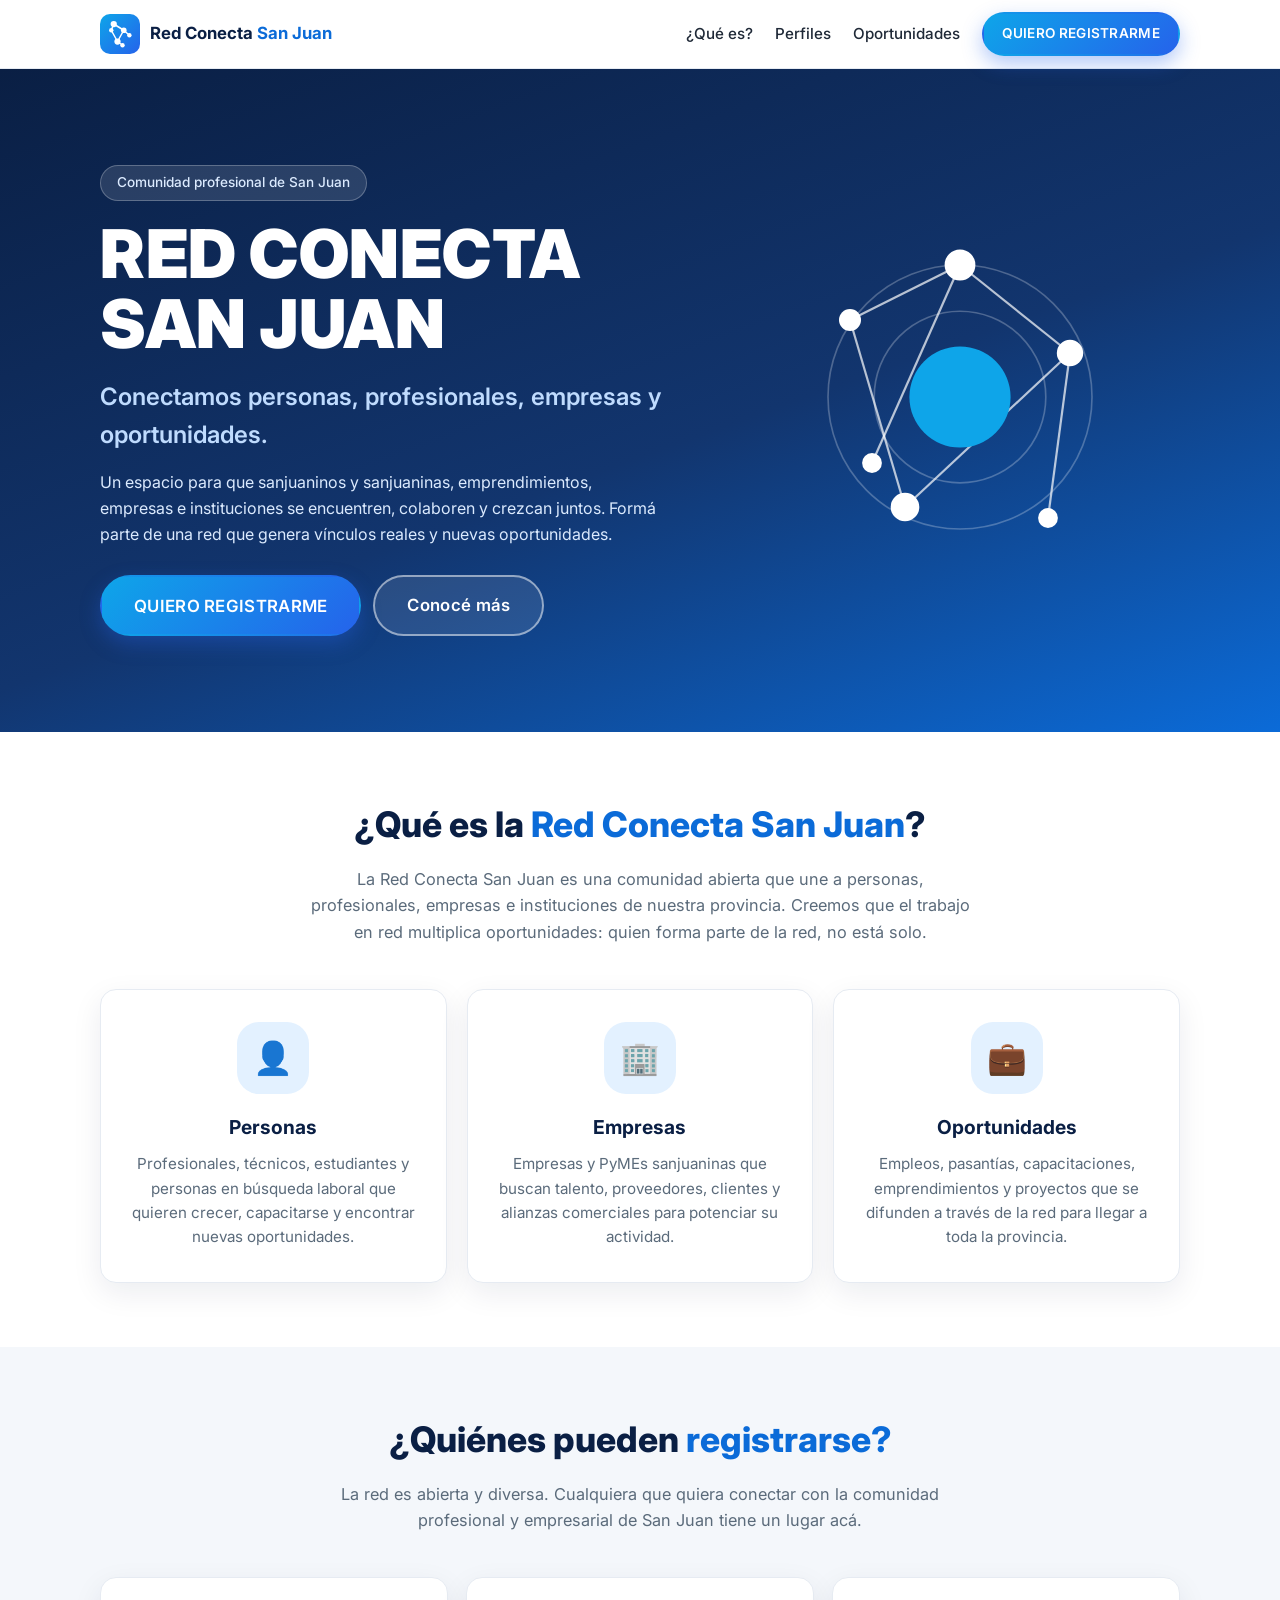
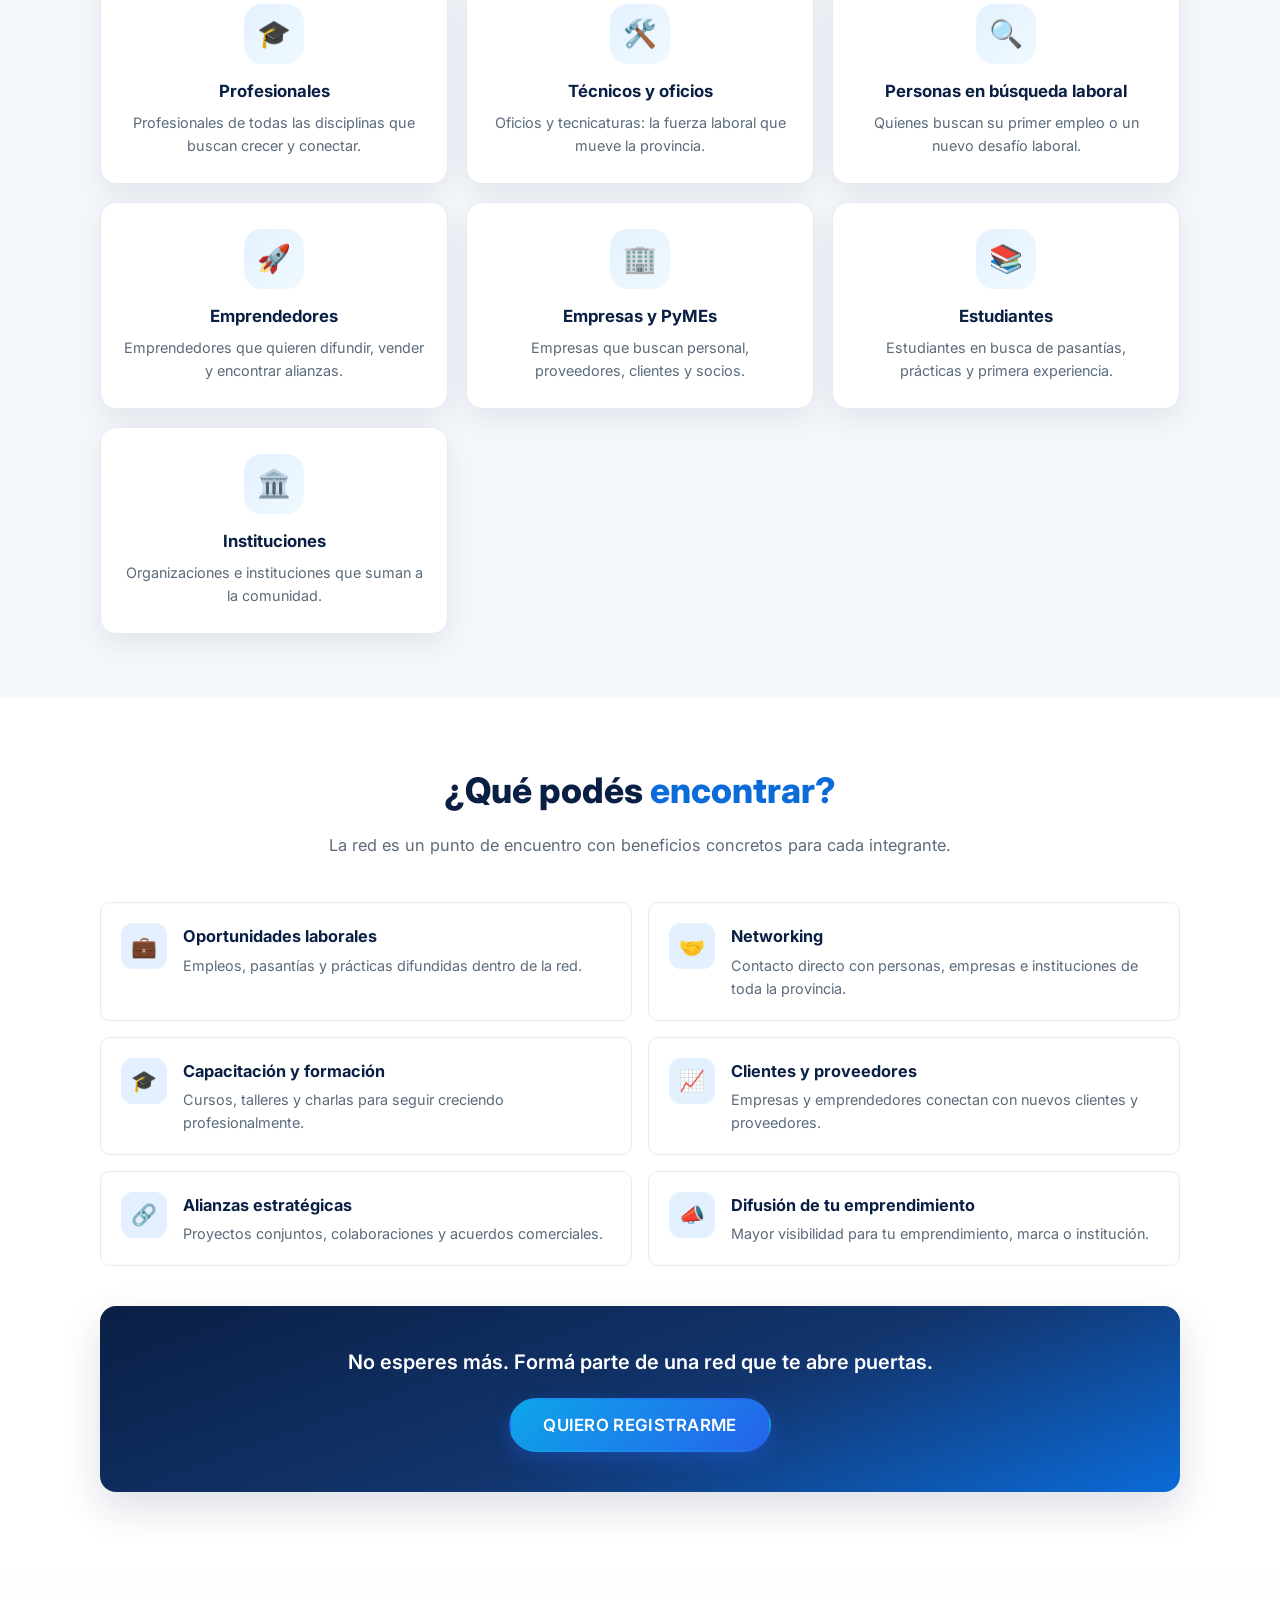
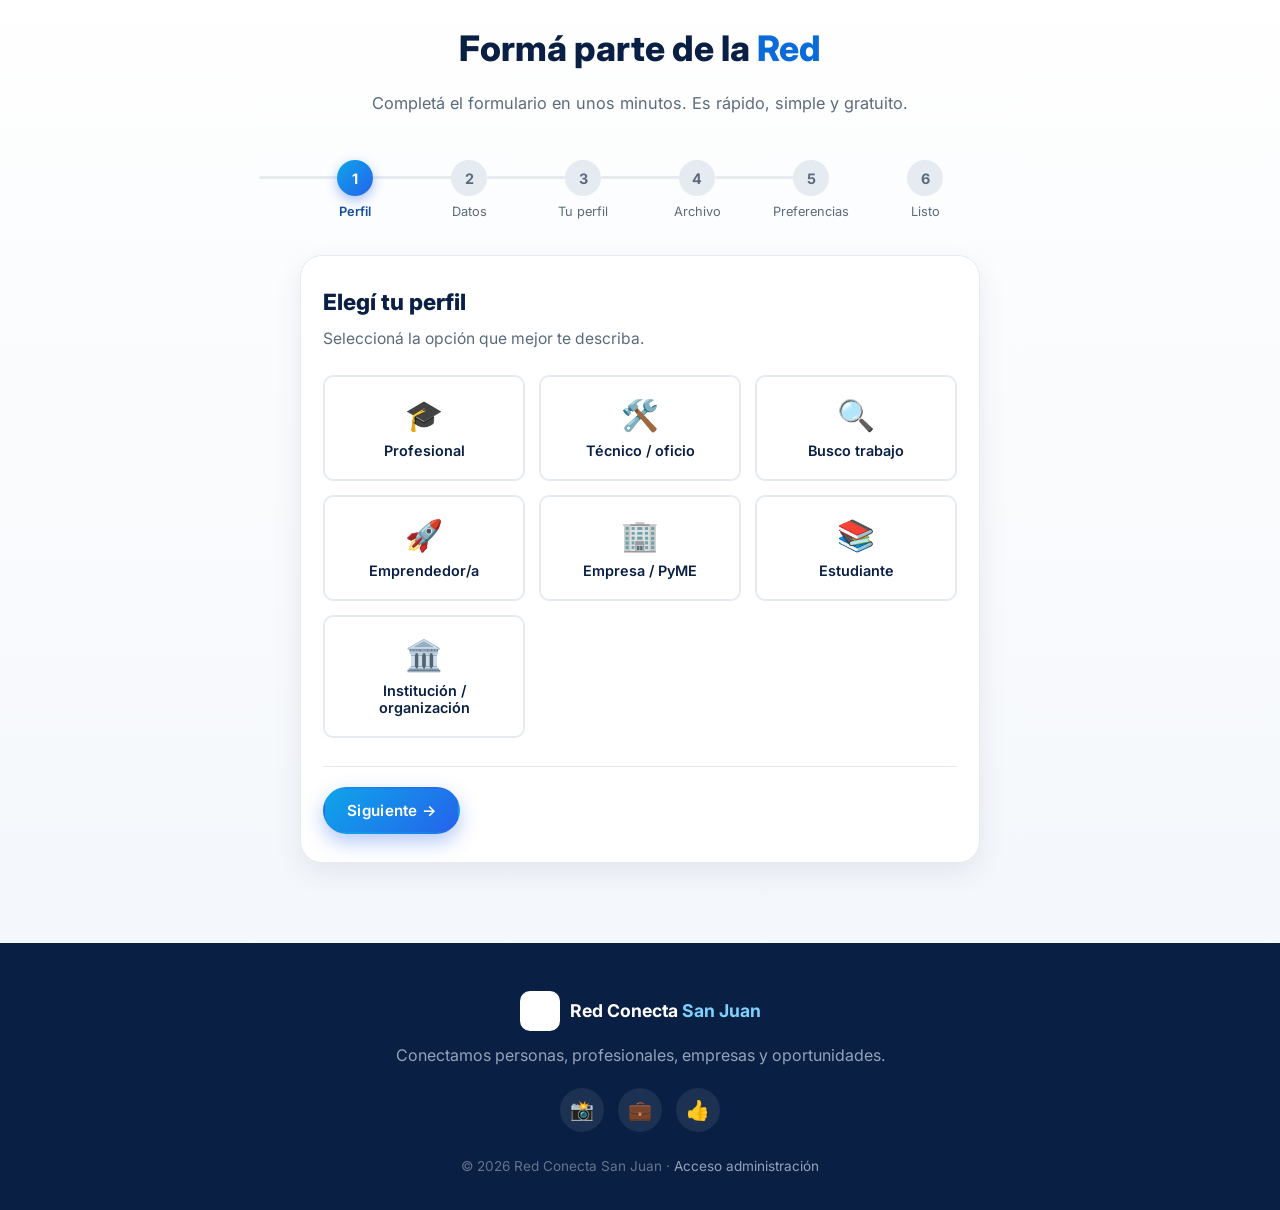
==== index.html @ 94a2de99 "first commit" ====
<!DOCTYPE html>
<html lang="es">
<head>
    <meta charset="UTF-8">
    <meta name="viewport" content="width=device-width, initial-scale=1.0">
    <meta name="description" content="Red Conecta San Juan - Conectamos personas, profesionales, empresas y oportunidades. Formate parte de la red y sumate a nuestra comunidad.">
    <title>Red Conecta San Juan</title>

    <!-- Google Fonts: Inter -->
    <link rel="preconnect" href="https://fonts.googleapis.com">
    <link rel="preconnect" href="https://fonts.gstatic.com" crossorigin>
    <link href="https://fonts.googleapis.com/css2?family=Inter:wght@400;500;600;700;800;900&display=swap" rel="stylesheet">

    <link rel="stylesheet" href="css/estilo.css">
</head>
<body>

    <!-- ==================== ENCABEZADO ==================== -->
    <header class="header">
        <div class="header-inner">
            <a class="header-logo" href="#inicio">
                <img src="assets/imagenes/logo.svg" alt="Logo Red Conecta San Juan" class="logo-img">
                <span class="logo-texto">Red Conecta <strong>San Juan</strong></span>
            </a>

            <nav class="header-nav" aria-label="Navegación principal">
                <a href="#que-es">¿Qué es?</a>
                <a href="#perfiles">Perfiles</a>
                <a href="#oportunidades">Oportunidades</a>
                <a class="btn btn-primario btn-header" href="#registro">QUIERO REGISTRARME</a>
            </nav>

            <button class="nav-toggle" id="nav-toggle" aria-label="Abrir menú">☰</button>
        </div>
    </header>

    <main>

        <!-- ==================== HERO ==================== -->
        <section class="hero" id="inicio">
            <div class="container hero-inner">
                <div class="hero-contenido">
                    <span class="hero-badge">Comunidad profesional de San Juan</span>
                    <h1 class="hero-titulo">RED CONECTA<br>SAN JUAN</h1>
                    <p class="hero-eslogan">Conectamos personas, profesionales, empresas y oportunidades.</p>
                    <p class="hero-texto">
                        Un espacio para que sanjuaninos y sanjuaninas, emprendimientos, empresas e
                        instituciones se encuentren, colaboren y crezcan juntos. Formá parte de una
                        red que genera vínculos reales y nuevas oportunidades.
                    </p>
                    <div class="hero-acciones">
                        <button class="btn btn-primario btn-lg btn-registrar" data-scroll="#registro">
                            QUIERO REGISTRARME
                        </button>
                        <a class="btn btn-secundario btn-lg" data-scroll="#que-es" href="#que-es">Conocé más</a>
                    </div>
                </div>

                <div class="hero-grafico" aria-hidden="true">
                    <!-- SVG decorativo: nodos conectados -->
                    <svg viewBox="0 0 400 380" fill="none" xmlns="http://www.w3.org/2000/svg">
                        <circle cx="200" cy="190" r="120" stroke="rgba(255,255,255,.25)" stroke-width="1.5"/>
                        <circle cx="200" cy="190" r="78" stroke="rgba(255,255,255,.25)" stroke-width="1.5"/>
                        <g stroke="rgba(255,255,255,.7)" stroke-width="2">
                            <line x1="200" y1="70" x2="300" y2="150"/>
                            <line x1="300" y1="150" x2="150" y2="290"/>
                            <line x1="150" y1="290" x2="100" y2="120"/>
                            <line x1="100" y1="120" x2="200" y2="70"/>
                            <line x1="200" y1="70" x2="120" y2="250"/>
                            <line x1="300" y1="150" x2="280" y2="300"/>
                        </g>
                        <g fill="#ffffff">
                            <circle cx="200" cy="70" r="14"/>
                            <circle cx="300" cy="150" r="12"/>
                            <circle cx="150" cy="290" r="13"/>
                            <circle cx="100" cy="120" r="10"/>
                            <circle cx="120" cy="250" r="9"/>
                            <circle cx="280" cy="300" r="9"/>
                        </g>
                        <circle cx="200" cy="190" r="46" fill="#0ea5e9"/>
                        <text x="200" y="199" text-anchor="middle" font-size="28">🤝</text>
                    </svg>
                </div>
            </div>
        </section>

        <!-- ==================== ¿QUÉ ES? ==================== -->
        <section class="seccion" id="que-es">
            <div class="container">
                <h2 class="seccion-titulo">¿Qué es la <span class="resaltado">Red Conecta San Juan</span>?</h2>
                <p class="seccion-intro">
                    La Red Conecta San Juan es una comunidad abierta que une a personas, profesionales,
                    empresas e instituciones de nuestra provincia. Creemos que el trabajo en red multiplica
                    oportunidades: quien forma parte de la red, no está solo.
                </p>

                <div class="grid-bloques">
                    <article class="bloque">
                        <span class="bloque-icono">👤</span>
                        <h3>Personas</h3>
                        <p>
                            Profesionales, técnicos, estudiantes y personas en búsqueda laboral que quieren
                            crecer, capacitarse y encontrar nuevas oportunidades.
                        </p>
                    </article>
                    <article class="bloque">
                        <span class="bloque-icono">🏢</span>
                        <h3>Empresas</h3>
                        <p>
                            Empresas y PyMEs sanjuaninas que buscan talento, proveedores, clientes y
                            alianzas comerciales para potenciar su actividad.
                        </p>
                    </article>
                    <article class="bloque">
                        <span class="bloque-icono">💼</span>
                        <h3>Oportunidades</h3>
                        <p>
                            Empleos, pasantías, capacitaciones, emprendimientos y proyectos que se
                            difunden a través de la red para llegar a toda la provincia.
                        </p>
                    </article>
                </div>
            </div>
        </section>

        <!-- ==================== ¿QUIÉNES PUEDEN REGISTRARSE? ==================== -->
        <section class="seccion seccion-gris" id="perfiles">
            <div class="container">
                <h2 class="seccion-titulo">¿Quiénes pueden <span class="resaltado">registrarse?</span></h2>
                <p class="seccion-intro">
                    La red es abierta y diversa. Cualquiera que quiera conectar con la comunidad
                    profesional y empresarial de San Juan tiene un lugar acá.
                </p>

                <div class="grid-tarjetas">
                    <article class="tarjeta-perfil">
                        <span class="tarjeta-icono">🎓</span>
                        <h3>Profesionales</h3>
                        <p>Profesionales de todas las disciplinas que buscan crecer y conectar.</p>
                    </article>
                    <article class="tarjeta-perfil">
                        <span class="tarjeta-icono">🛠️</span>
                        <h3>Técnicos y oficios</h3>
                        <p>Oficios y tecnicaturas: la fuerza laboral que mueve la provincia.</p>
                    </article>
                    <article class="tarjeta-perfil">
                        <span class="tarjeta-icono">🔍</span>
                        <h3>Personas en búsqueda laboral</h3>
                        <p>Quienes buscan su primer empleo o un nuevo desafío laboral.</p>
                    </article>
                    <article class="tarjeta-perfil">
                        <span class="tarjeta-icono">🚀</span>
                        <h3>Emprendedores</h3>
                        <p>Emprendedores que quieren difundir, vender y encontrar alianzas.</p>
                    </article>
                    <article class="tarjeta-perfil">
                        <span class="tarjeta-icono">🏢</span>
                        <h3>Empresas y PyMEs</h3>
                        <p>Empresas que buscan personal, proveedores, clientes y socios.</p>
                    </article>
                    <article class="tarjeta-perfil">
                        <span class="tarjeta-icono">📚</span>
                        <h3>Estudiantes</h3>
                        <p>Estudiantes en busca de pasantías, prácticas y primera experiencia.</p>
                    </article>
                    <article class="tarjeta-perfil">
                        <span class="tarjeta-icono">🏛️</span>
                        <h3>Instituciones</h3>
                        <p>Organizaciones e instituciones que suman a la comunidad.</p>
                    </article>
                </div>
            </div>
        </section>

        <!-- ==================== ¿QUÉ PODÉS ENCONTRAR? ==================== -->
        <section class="seccion" id="oportunidades">
            <div class="container">
                <h2 class="seccion-titulo">¿Qué podés <span class="resaltado">encontrar?</span></h2>
                <p class="seccion-intro">
                    La red es un punto de encuentro con beneficios concretos para cada integrante.
                </p>

                <div class="lista-oportunidades">
                    <div class="oportunidad">
                        <span class="oportunidad-icono">💼</span>
                        <div>
                            <h3>Oportunidades laborales</h3>
                            <p>Empleos, pasantías y prácticas difundidas dentro de la red.</p>
                        </div>
                    </div>
                    <div class="oportunidad">
                        <span class="oportunidad-icono">🤝</span>
                        <div>
                            <h3>Networking</h3>
                            <p>Contacto directo con personas, empresas e instituciones de toda la provincia.</p>
                        </div>
                    </div>
                    <div class="oportunidad">
                        <span class="oportunidad-icono">🎓</span>
                        <div>
                            <h3>Capacitación y formación</h3>
                            <p>Cursos, talleres y charlas para seguir creciendo profesionalmente.</p>
                        </div>
                    </div>
                    <div class="oportunidad">
                        <span class="oportunidad-icono">📈</span>
                        <div>
                            <h3>Clientes y proveedores</h3>
                            <p>Empresas y emprendedores conectan con nuevos clientes y proveedores.</p>
                        </div>
                    </div>
                    <div class="oportunidad">
                        <span class="oportunidad-icono">🔗</span>
                        <div>
                            <h3>Alianzas estratégicas</h3>
                            <p>Proyectos conjuntos, colaboraciones y acuerdos comerciales.</p>
                        </div>
                    </div>
                    <div class="oportunidad">
                        <span class="oportunidad-icono">📣</span>
                        <div>
                            <h3>Difusión de tu emprendimiento</h3>
                            <p>Mayor visibilidad para tu emprendimiento, marca o institución.</p>
                        </div>
                    </div>
                </div>

                <div class="cta-banner">
                    <p>No esperes más. Formá parte de una red que te abre puertas.</p>
                    <button class="btn btn-primario btn-lg btn-registrar" data-scroll="#registro">
                        QUIERO REGISTRARME
                    </button>
                </div>
            </div>
        </section>

        <!-- ==================== FORMULARIO MULTI-PASO ==================== -->
        <section class="seccion seccion-formulario" id="registro">
            <div class="container container-estrecho">
                <h2 class="seccion-titulo">Formá parte de la <span class="resaltado">Red</span></h2>
                <p class="seccion-intro">
                    Completá el formulario en unos minutos. Es rápido, simple y gratuito.
                </p>

                <!-- Indicador de progreso -->
                <ol class="progreso" id="progreso" aria-label="Progreso del formulario">
                    <li class="progreso-item activo" data-paso="1"><span class="progreso-numero">1</span><span class="progreso-etiqueta">Perfil</span></li>
                    <li class="progreso-item" data-paso="2"><span class="progreso-numero">2</span><span class="progreso-etiqueta">Datos</span></li>
                    <li class="progreso-item" data-paso="3"><span class="progreso-numero">3</span><span class="progreso-etiqueta">Tu perfil</span></li>
                    <li class="progreso-item" data-paso="4"><span class="progreso-numero">4</span><span class="progreso-etiqueta">Archivo</span></li>
                    <li class="progreso-item" data-paso="5"><span class="progreso-numero">5</span><span class="progreso-etiqueta">Preferencias</span></li>
                    <li class="progreso-item" data-paso="6"><span class="progreso-numero">6</span><span class="progreso-etiqueta">Listo</span></li>
                </ol>

                <form id="formulario-red" class="formulario" novalidate>

                    <!-- ============ PASO 1: PERFIL ============ -->
                    <div class="paso" data-paso="1">
                        <h3 class="paso-titulo">Elegí tu perfil</h3>
                        <p class="paso-subtitulo">Seleccioná la opción que mejor te describa.</p>

                        <div class="grid-perfiles" id="grid-perfiles" role="radiogroup" aria-label="Tipo de perfil">
                            <button type="button" class="opcion-perfil" data-valor="profesional">
                                <span class="opcion-icono">🎓</span>
                                <span class="opcion-nombre">Profesional</span>
                            </button>
                            <button type="button" class="opcion-perfil" data-valor="tecnico">
                                <span class="opcion-icono">🛠️</span>
                                <span class="opcion-nombre">Técnico / oficio</span>
                            </button>
                            <button type="button" class="opcion-perfil" data-valor="busco_trabajo">
                                <span class="opcion-icono">🔍</span>
                                <span class="opcion-nombre">Busco trabajo</span>
                            </button>
                            <button type="button" class="opcion-perfil" data-valor="emprendedor">
                                <span class="opcion-icono">🚀</span>
                                <span class="opcion-nombre">Emprendedor/a</span>
                            </button>
                            <button type="button" class="opcion-perfil" data-valor="empresa">
                                <span class="opcion-icono">🏢</span>
                                <span class="opcion-nombre">Empresa / PyME</span>
                            </button>
                            <button type="button" class="opcion-perfil" data-valor="estudiante">
                                <span class="opcion-icono">📚</span>
                                <span class="opcion-nombre">Estudiante</span>
                            </button>
                            <button type="button" class="opcion-perfil" data-valor="institucion">
                                <span class="opcion-icono">🏛️</span>
                                <span class="opcion-nombre">Institución / organización</span>
                            </button>
                        </div>
                        <p class="campo-error-perfil" id="error-perfil" hidden>Seleccioná un perfil para continuar.</p>
                    </div>

                    <!-- ============ PASO 2: DATOS ============ -->
                    <div class="paso" data-paso="2" hidden>
                        <h3 class="paso-titulo">Tus datos</h3>
                        <p class="paso-subtitulo">Estos datos son comunes para todos los perfiles.</p>

                        <div class="campo" id="grupo-nombre">
                            <label for="nombre_apellido">Nombre y apellido *</label>
                            <input type="text" id="nombre_apellido" name="nombre_apellido" placeholder="Ej: Juan Pérez" autocomplete="name">
                            <span class="campo-error">Ingresá tu nombre y apellido</span>
                        </div>

                        <div class="campo" id="grupo-localidad">
                            <label for="localidad">Localidad *</label>
                            <select id="localidad" name="localidad">
                                <option value="">Seleccioná tu localidad</option>
                                <option value="Albardón">Albardón</option>
                                <option value="Angaco">Angaco</option>
                                <option value="Calingasta">Calingasta</option>
                                <option value="Capital">Capital</option>
                                <option value="Caucete">Caucete</option>
                                <option value="Chimbas">Chimbas</option>
                                <option value="Iglesia">Iglesia</option>
                                <option value="Jáchal">Jáchal</option>
                                <option value="Nueve de Julio">Nueve de Julio</option>
                                <option value="Pocito">Pocito</option>
                                <option value="Rawson">Rawson</option>
                                <option value="Rivadavia">Rivadavia</option>
                                <option value="San Martín">San Martín</option>
                                <option value="Santa Lucía">Santa Lucía</option>
                                <option value="Sarmiento">Sarmiento</option>
                                <option value="Ullum">Ullum</option>
                                <option value="Valle Fértil">Valle Fértil</option>
                                <option value="Veinticinco de Mayo">Veinticinco de Mayo</option>
                                <option value="Zonda">Zonda</option>
                                <option value="otra">Otra</option>
                            </select>
                            <input type="text" id="localidad_otra" name="localidad_otra" placeholder="Escribí tu localidad" hidden>
                            <span class="campo-error">Seleccioná o indicá tu localidad</span>
                        </div>

                        <div class="campo" id="grupo-whatsapp">
                            <label for="whatsapp">WhatsApp *</label>
                            <input type="tel" id="whatsapp" name="whatsapp" placeholder="Ej: +54 9 264 4567890" autocomplete="tel">
                            <span class="campo-error">Ingresá un WhatsApp válido (ej: +54 9 264 4567890)</span>
                        </div>

                        <div class="campo" id="grupo-email">
                            <label for="email">Correo electrónico *</label>
                            <input type="email" id="email" name="email" placeholder="ejemplo@correo.com" autocomplete="email">
                            <span class="campo-error">Ingresá un email válido</span>
                        </div>

                        <div class="campo">
                            <label for="red_social">Instagram / LinkedIn <span class="opcional">(opcional)</span></label>
                            <input type="text" id="red_social" name="red_social" placeholder="Ej: @tuusuario o linkedin.com/in/tuperfil">
                        </div>
                    </div>

                    <!-- ============ PASO 3: PERFIL (DINÁMICO) ============ -->
                    <div class="paso" data-paso="3" hidden>
                        <h3 class="paso-titulo">Tu perfil</h3>
                        <p class="paso-subtitulo" id="paso3-subtitulo"></p>
                        <div id="paso3-campos"></div>
                    </div>

                    <!-- ============ PASO 4: ARCHIVO ============ -->
                    <div class="paso" data-paso="4" hidden>
                        <h3 class="paso-titulo">Adjuntar archivo</h3>
                        <p class="paso-subtitulo" id="paso4-subtitulo"></p>

                        <div class="campo" id="grupo-archivo">
                            <label for="archivo" id="zona-archivo" class="zona-archivo">
                                <span class="zona-icono">📎</span>
                                <span class="zona-titulo">Elegí un archivo</span>
                                <span class="zona-hint">PDF, DOC, DOCX, JPG o PNG · Máximo 5 MB</span>
                                <input type="file" id="archivo" name="archivo" accept=".pdf,.doc,.docx,.jpg,.jpeg,.png" hidden>
                            </label>
                            <div id="archivo-info" class="archivo-info" hidden>
                                <span id="archivo-nombre"></span>
                                <button type="button" class="btn-enlace" id="archivo-quitar">Quitar</button>
                            </div>
                            <span class="campo-error">El archivo debe ser PDF, DOC, DOCX, JPG o PNG y pesar menos de 5 MB</span>
                        </div>

                        <p class="nota">📌 Para profesionales y técnicos, recomendamos adjuntar tu <strong>CV</strong>. Para empresas, emprendedores e instituciones, un <strong>flyer o presentación</strong>.</p>
                    </div>

                    <!-- ============ PASO 5: PREFERENCIAS Y AUTORIZACIÓN ============ -->
                    <div class="paso" data-paso="5" hidden>
                        <h3 class="paso-titulo">Preferencias y autorización</h3>

                        <div class="campo" id="grupo-preferencias">
                            <label class="campo-etiqueta">¿Qué te gustaría encontrar en Conecta San Juan?</label>
                            <div class="lista-check">
                                <label class="check"><input type="checkbox" name="preferencias" value="Oportunidades laborales"> <span>Oportunidades laborales</span></label>
                                <label class="check"><input type="checkbox" name="preferencias" value="Networking"> <span>Networking</span></label>
                                <label class="check"><input type="checkbox" name="preferencias" value="Capacitación y formación"> <span>Capacitación y formación</span></label>
                                <label class="check"><input type="checkbox" name="preferencias" value="Clientes"> <span>Clientes</span></label>
                                <label class="check"><input type="checkbox" name="preferencias" value="Alianzas estratégicas"> <span>Alianzas estratégicas</span></label>
                                <label class="check"><input type="checkbox" name="preferencias" value="Difusión de mi emprendimiento"> <span>Difusión de mi emprendimiento</span></label>
                                <label class="check"><input type="checkbox" name="preferencias" value="Otra"> <span>Otra</span></label>
                            </div>
                            <span class="campo-error">Seleccioná al menos una preferencia</span>
                        </div>

                        <div class="campo" id="grupo-autorizaciones">
                            <label class="campo-etiqueta">Autorizaciones *</label>
                            <label class="check check-autorizacion"><input type="checkbox" id="autoriza_datos"> <span>Autorizo el uso de mis datos personales para formar parte de la Red Conecta San Juan.</span></label>
                            <label class="check check-autorizacion"><input type="checkbox" id="autoriza_contacto"> <span>Autorizo que me contacten por los canales indicados (WhatsApp / email / redes) con información de la red.</span></label>
                            <span class="campo-error">Debés aceptar ambas autorizaciones para continuar</span>
                        </div>
                    </div>

                    <!-- ============ PASO 6: ÉXITO ============ -->
                    <div class="paso" data-paso="6" hidden>
                        <div class="exito">
                            <span class="exito-icono">🎉</span>
                            <h3 class="exito-titulo">¡YA SOS PARTE DE LA RED! 🥰</h3>
                            <p class="exito-texto">
                                ¡Gracias por sumarte! Tu registro fue enviado correctamente. Te estaremos
                                contactando a la brevedad con más información sobre la Red Conecta San Juan.
                            </p>
                            <p class="exito-texto">
                                Mientras tanto, seguinos en nuestras redes para no perderte nada.
                            </p>
                            <div class="exito-redes">
                                <a class="btn btn-secundario" href="#" target="_blank" rel="noopener">Instagram</a>
                                <a class="btn btn-secundario" href="#" target="_blank" rel="noopener">LinkedIn</a>
                                <a class="btn btn-secundario" href="#" target="_blank" rel="noopener">Facebook</a>
                            </div>
                        </div>
                    </div>

                    <!-- ============ NAVEGACIÓN DEL FORMULARIO ============ -->
                    <div class="formulario-nav" id="formulario-nav">
                        <button type="button" class="btn btn-secundario" id="btn-anterior" hidden>← Atrás</button>
                        <button type="button" class="btn btn-primario" id="btn-siguiente">Siguiente →</button>
                        <button type="submit" class="btn btn-primario" id="btn-enviar" hidden>Enviar registro</button>
                    </div>

                    <!-- Mensaje de error general (fallo de red / Supabase) -->
                    <div class="formulario-mensaje" id="formulario-mensaje" hidden></div>
                </form>
            </div>
        </section>
    </main>

    <!-- ==================== PIE DE PÁGINA ==================== -->
    <footer class="footer">
        <div class="container footer-inner">
            <div class="footer-logo">
                <img src="assets/imagenes/logo.svg" alt="Logo Red Conecta San Juan" class="logo-img">
                <span>Red Conecta <strong>San Juan</strong></span>
            </div>
            <p class="footer-eslogan">Conectamos personas, profesionales, empresas y oportunidades.</p>
            <div class="footer-redes">
                <a class="footer-red" href="#" target="_blank" rel="noopener" aria-label="Instagram">📸</a>
                <a class="footer-red" href="#" target="_blank" rel="noopener" aria-label="LinkedIn">💼</a>
                <a class="footer-red" href="#" target="_blank" rel="noopener" aria-label="Facebook">👍</a>
            </div>
            <p class="footer-credito">© <span id="anio"></span> Red Conecta San Juan · <a href="admin.html">Acceso administración</a></p>
        </div>
    </footer>

    <!-- Scripts -->
    <script src="js/config.js"></script>
    <script src="js/supabase.js"></script>
    <script src="js/ui-controller.js"></script>
    <script src="js/form-handler.js"></script>
</body>
</html>
---- css/estilo.css ----
/* ============================================================
   RED CONECTA SAN JUAN - ESTILOS GLOBALES
   Paleta: azules, blancos y grises. Tipografía: Inter.
   Mobile first: estilos base para móvil y luego media queries
   para tablet y desktop.
   ============================================================ */

/* ============================================================
   0) VARIABLES Y RESET
   ============================================================ */
:root {
    --azul-900: #0a1f44;
    --azul-800: #12356e;
    --azul-700: #14509c;
    --azul-600: #0b6bd8;
    --azul-500: #1d8cf0;
    --azul-400: #38a9ff;
    --azul-100: #e3f1ff;
    --verde: #10b981;
    --rojo: #e11d48;
    --gris-900: #1f2937;
    --gris-600: #5b6b7b;
    --gris-400: #9aa8b8;
    --gris-200: #e6ebf2;
    --gris-100: #f4f7fb;
    --blanco: #ffffff;
    --gradiente-primario: linear-gradient(135deg, #0ea5e9 0%, #2563eb 100%);
    --gradiente-hero: linear-gradient(160deg, #0a1f44 0%, #12356e 55%, #0b6bd8 100%);
    --sombra: 0 10px 30px rgba(10, 31, 68, 0.08);
    --sombra-hover: 0 16px 40px rgba(10, 31, 68, 0.14);
    --radio: 16px;
    --radio-chico: 10px;
    --max-w: 1120px;
    --max-w-estrecho: 720px;
}

* {
    margin: 0;
    padding: 0;
    box-sizing: border-box;
}

html {
    scroll-behavior: smooth;
}

body {
    font-family: 'Inter', system-ui, -apple-system, 'Segoe UI', Roboto, sans-serif;
    color: var(--gris-900);
    background: var(--blanco);
    line-height: 1.6;
    -webkit-font-smoothing: antialiased;
}

img {
    max-width: 100%;
    display: block;
}

a {
    color: var(--azul-600);
    text-decoration: none;
}

a:hover {
    text-decoration: none;
}

.container {
    width: 100%;
    max-width: var(--max-w);
    margin: 0 auto;
    padding: 0 20px;
}

.container-estrecho {
    max-width: var(--max-w-estrecho);
}

/* ============================================================
   1) BOTONES
   ============================================================ */
.btn {
    display: inline-flex;
    align-items: center;
    justify-content: center;
    gap: 8px;
    padding: 12px 22px;
    border: 2px solid transparent;
    border-radius: 999px;
    font-family: inherit;
    font-size: 0.95rem;
    font-weight: 600;
    letter-spacing: 0.3px;
    cursor: pointer;
    transition: transform 0.15s ease, box-shadow 0.2s ease, background 0.2s ease, color 0.2s ease;
    text-align: center;
}

.btn:active {
    transform: scale(0.98);
}

.btn:disabled {
    opacity: 0.6;
    cursor: not-allowed;
}

.btn-primario {
    background: var(--gradiente-primario);
    color: var(--blanco);
    box-shadow: 0 8px 20px rgba(37, 99, 235, 0.35);
}

.btn-primario:hover {
    box-shadow: 0 12px 26px rgba(37, 99, 235, 0.45);
    transform: translateY(-1px);
}

.btn-secundario {
    background: var(--blanco);
    color: var(--azul-700);
    border-color: var(--azul-400);
}

.btn-secundario:hover {
    background: var(--azul-100);
    transform: translateY(-1px);
}

.btn-lg {
    padding: 15px 32px;
    font-size: 1.05rem;
}

.btn-sm {
    padding: 8px 16px;
    font-size: 0.85rem;
}

.btn-danger {
    background: var(--blanco);
    color: var(--rojo);
    border-color: #fecdd3;
}

.btn-danger:hover {
    background: #fff1f2;
}

.btn-enlace {
    background: none;
    border: none;
    color: var(--azul-600);
    font-family: inherit;
    font-size: 0.9rem;
    font-weight: 600;
    cursor: pointer;
    padding: 2px 0;
}

.btn-enlace:hover {
    text-decoration: underline;
}

.btn-block {
    width: 100%;
}

/* Botón con spinner durante el envío */
.btn-loading {
    pointer-events: none;
    opacity: 0.8;
}

.btn-loading .spinner {
    display: inline-block;
}

.spinner {
    display: none;
    width: 16px;
    height: 16px;
    border: 2px solid rgba(255, 255, 255, 0.4);
    border-top-color: #fff;
    border-radius: 50%;
    animation: girar 0.7s linear infinite;
}

.spinner-oscuro {
    border: 2px solid rgba(11, 107, 216, 0.25);
    border-top-color: var(--azul-600);
}

@keyframes girar {
    to { transform: rotate(360deg); }
}

/* ============================================================
   2) ENCABEZADO
   ============================================================ */
.header {
    position: sticky;
    top: 0;
    z-index: 100;
    background: rgba(255, 255, 255, 0.95);
    backdrop-filter: blur(8px);
    border-bottom: 1px solid var(--gris-200);
}

.header-inner {
    max-width: var(--max-w);
    margin: 0 auto;
    padding: 12px 20px;
    display: flex;
    align-items: center;
    justify-content: space-between;
    gap: 16px;
}

.header-logo {
    display: flex;
    align-items: center;
    gap: 10px;
}

.logo-img {
    width: 40px;
    height: 40px;
}

.logo-texto {
    font-size: 1.05rem;
    font-weight: 700;
    color: var(--azul-900);
    white-space: nowrap;
}

.logo-texto strong {
    color: var(--azul-600);
}

.header-nav {
    display: none;
    align-items: center;
    gap: 22px;
}

.header-nav > a:not(.btn) {
    color: var(--gris-900);
    font-weight: 500;
    font-size: 0.95rem;
}

.header-nav > a:not(.btn):hover {
    color: var(--azul-600);
}

.btn-header {
    padding: 9px 18px;
    font-size: 0.85rem;
}

.nav-toggle {
    display: inline-flex;
    align-items: center;
    justify-content: center;
    width: 42px;
    height: 42px;
    background: none;
    border: 1px solid var(--gris-200);
    border-radius: 10px;
    font-size: 1.3rem;
    color: var(--azul-900);
    cursor: pointer;
}

@media (min-width: 900px) {
    .header-nav {
        display: flex;
    }
    .nav-toggle {
        display: none;
    }
}

/* Menú móvil desplegado (se activa por JS) */
.header-nav.abierto {
    display: flex;
    flex-direction: column;
    align-items: stretch;
    gap: 10px;
    position: absolute;
    top: 100%;
    left: 0;
    right: 0;
    background: var(--blanco);
    border-bottom: 1px solid var(--gris-200);
    box-shadow: var(--sombra);
    padding: 16px 20px;
}

/* ============================================================
   3) HERO
   ============================================================ */
.hero {
    background: var(--gradiente-hero);
    color: var(--blanco);
    padding: 64px 0 72px;
    position: relative;
    overflow: hidden;
}

.hero-inner {
    display: flex;
    flex-direction: column;
    gap: 48px;
    align-items: center;
}

.hero-badge {
    display: inline-block;
    background: rgba(255, 255, 255, 0.12);
    border: 1px solid rgba(255, 255, 255, 0.25);
    color: #dbeafe;
    padding: 6px 16px;
    border-radius: 999px;
    font-size: 0.85rem;
    font-weight: 500;
    margin-bottom: 18px;
}

.hero-titulo {
    font-size: clamp(2.4rem, 8vw, 4.2rem);
    font-weight: 900;
    line-height: 1.05;
    letter-spacing: 0.5px;
    margin-bottom: 18px;
}

.hero-eslogan {
    font-size: clamp(1.1rem, 3vw, 1.5rem);
    font-weight: 600;
    color: #bfdbfe;
    margin-bottom: 16px;
}

.hero-texto {
    max-width: 560px;
    color: #dbeafe;
    margin-bottom: 28px;
    font-size: 1rem;
}

.hero-acciones {
    display: flex;
    flex-wrap: wrap;
    gap: 12px;
}

.hero .btn-secundario {
    background: rgba(255, 255, 255, 0.1);
    color: var(--blanco);
    border-color: rgba(255, 255, 255, 0.5);
}

.hero .btn-secundario:hover {
    background: rgba(255, 255, 255, 0.2);
}

.hero-grafico {
    max-width: 340px;
    width: 100%;
}

.hero-grafico svg {
    width: 100%;
    height: auto;
}

@media (min-width: 900px) {
    .hero {
        padding: 96px 0;
    }
    .hero-inner {
        flex-direction: row;
        justify-content: space-between;
        gap: 40px;
    }
    .hero-grafico {
        max-width: 440px;
    }
}

/* ============================================================
   4) SECCIONES GENÉRICAS
   ============================================================ */
.seccion {
    padding: 64px 0;
}

.seccion-gris {
    background: var(--gris-100);
}

.seccion-formulario {
    background: linear-gradient(180deg, var(--blanco) 0%, var(--gris-100) 100%);
    padding-bottom: 80px;
}

.seccion-titulo {
    font-size: clamp(1.6rem, 4vw, 2.2rem);
    font-weight: 800;
    color: var(--azul-900);
    text-align: center;
    margin-bottom: 14px;
}

.resaltado {
    color: var(--azul-600);
}

.seccion-intro {
    text-align: center;
    color: var(--gris-600);
    max-width: 680px;
    margin: 0 auto 44px;
    font-size: 1.02rem;
}

/* ============================================================
   5) BLOQUES "¿QUÉ ES?"
   ============================================================ */
.grid-bloques {
    display: grid;
    grid-template-columns: 1fr;
    gap: 20px;
}

.bloque {
    background: var(--blanco);
    border: 1px solid var(--gris-200);
    border-radius: var(--radio);
    padding: 32px 28px;
    box-shadow: var(--sombra);
    text-align: center;
    transition: transform 0.2s ease, box-shadow 0.2s ease;
}

.bloque:hover {
    transform: translateY(-4px);
    box-shadow: var(--sombra-hover);
}

.bloque-icono {
    display: inline-flex;
    align-items: center;
    justify-content: center;
    width: 72px;
    height: 72px;
    border-radius: 22px;
    background: var(--azul-100);
    font-size: 2rem;
    margin-bottom: 18px;
}

.bloque h3 {
    color: var(--azul-900);
    font-size: 1.2rem;
    margin-bottom: 10px;
}

.bloque p {
    color: var(--gris-600);
    font-size: 0.95rem;
}

@media (min-width: 700px) {
    .grid-bloques {
        grid-template-columns: repeat(3, 1fr);
    }
}

/* ============================================================
   6) TARJETAS DE PERFIL "¿QUIÉNES PUEDEN REGISTRARSE?"
   ============================================================ */
.grid-tarjetas {
    display: grid;
    grid-template-columns: 1fr;
    gap: 18px;
}

.tarjeta-perfil {
    background: var(--blanco);
    border: 1px solid var(--gris-200);
    border-radius: var(--radio);
    padding: 26px 22px;
    text-align: center;
    box-shadow: var(--sombra);
    transition: transform 0.2s ease, box-shadow 0.2s ease;
}

.tarjeta-perfil:hover {
    transform: translateY(-4px);
    box-shadow: var(--sombra-hover);
}

.tarjeta-icono {
    display: inline-flex;
    align-items: center;
    justify-content: center;
    width: 60px;
    height: 60px;
    border-radius: 18px;
    background: linear-gradient(135deg, var(--azul-100), #f0f9ff);
    font-size: 1.7rem;
    margin-bottom: 14px;
}

.tarjeta-perfil h3 {
    color: var(--azul-900);
    font-size: 1.05rem;
    margin-bottom: 6px;
}

.tarjeta-perfil p {
    color: var(--gris-600);
    font-size: 0.9rem;
}

@media (min-width: 560px) {
    .grid-tarjetas {
        grid-template-columns: repeat(2, 1fr);
    }
}

@media (min-width: 900px) {
    .grid-tarjetas {
        grid-template-columns: repeat(3, 1fr);
    }
}

/* ============================================================
   7) LISTA DE OPORTUNIDADES
   ============================================================ */
.lista-oportunidades {
    display: grid;
    grid-template-columns: 1fr;
    gap: 16px;
}

.oportunidad {
    display: flex;
    align-items: flex-start;
    gap: 16px;
    background: var(--blanco);
    border: 1px solid var(--gris-200);
    border-radius: var(--radio-chico);
    padding: 20px;
    transition: border-color 0.2s ease, box-shadow 0.2s ease;
}

.oportunidad:hover {
    border-color: var(--azul-400);
    box-shadow: var(--sombra);
}

.oportunidad-icono {
    flex-shrink: 0;
    display: inline-flex;
    align-items: center;
    justify-content: center;
    width: 46px;
    height: 46px;
    border-radius: 12px;
    background: var(--azul-100);
    font-size: 1.3rem;
}

.oportunidad h3 {
    color: var(--azul-900);
    font-size: 1.02rem;
    margin-bottom: 4px;
}

.oportunidad p {
    color: var(--gris-600);
    font-size: 0.9rem;
}

@media (min-width: 700px) {
    .lista-oportunidades {
        grid-template-columns: repeat(2, 1fr);
    }
}

/* ============================================================
   8) BANNER CTA
   ============================================================ */
.cta-banner {
    margin-top: 40px;
    text-align: center;
    background: var(--gradiente-hero);
    color: var(--blanco);
    border-radius: var(--radio);
    padding: 40px 24px;
    box-shadow: var(--sombra-hover);
}

.cta-banner p {
    font-size: 1.25rem;
    font-weight: 600;
    margin-bottom: 20px;
}

/* ============================================================
   9) FORMULARIO MULTI-PASO
   ============================================================ */
.formulario {
    background: var(--blanco);
    border: 1px solid var(--gris-200);
    border-radius: 22px;
    box-shadow: var(--sombra);
    padding: 28px 22px;
}

/* --- Indicador de progreso --- */
.progreso {
    list-style: none;
    display: flex;
    justify-content: space-between;
    gap: 4px;
    margin: 0 0 32px;
    padding: 0;
}

.progreso-item {
    display: flex;
    flex-direction: column;
    align-items: center;
    gap: 6px;
    flex: 1;
    position: relative;
}

.progreso-item:not(:last-child)::after {
    content: '';
    position: absolute;
    top: 16px;
    right: calc(50% + 14px);
    left: calc(-50% + 14px);
    height: 3px;
    background: var(--gris-200);
    border-radius: 2px;
    z-index: 0;
}

.progreso-numero {
    position: relative;
    z-index: 1;
    display: inline-flex;
    align-items: center;
    justify-content: center;
    width: 32px;
    height: 32px;
    border-radius: 50%;
    background: var(--gris-200);
    color: var(--gris-600);
    font-weight: 700;
    font-size: 0.9rem;
    transition: background 0.3s ease, color 0.3s ease;
}

.progreso-etiqueta {
    font-size: 0.7rem;
    color: var(--gris-600);
    text-align: center;
    white-space: nowrap;
}

.progreso-item.activo .progreso-numero {
    background: var(--gradiente-primario);
    color: var(--blanco);
    box-shadow: 0 4px 12px rgba(37, 99, 235, 0.4);
}

.progreso-item.activo .progreso-etiqueta {
    color: var(--azul-700);
    font-weight: 600;
}

.progreso-item.completado .progreso-numero {
    background: var(--verde);
    color: var(--blanco);
}

.progreso-item.completado:not(:last-child)::after {
    background: var(--verde);
}

@media (min-width: 700px) {
    .progreso-etiqueta {
        font-size: 0.8rem;
    }
    .progreso-numero {
        width: 36px;
        height: 36px;
    }
}

/* --- Pasos --- */
.paso-titulo {
    font-size: 1.4rem;
    font-weight: 800;
    color: var(--azul-900);
    margin-bottom: 6px;
}

.paso-subtitulo {
    color: var(--gris-600);
    margin-bottom: 24px;
    font-size: 0.98rem;
}

/* Transición de pasos */
.paso {
    animation: aparecer 0.35s ease;
}

@keyframes aparecer {
    from {
        opacity: 0;
        transform: translateX(24px);
    }
    to {
        opacity: 1;
        transform: translateX(0);
    }
}

/* --- Selección de perfil (paso 1) --- */
.grid-perfiles {
    display: grid;
    grid-template-columns: 1fr 1fr;
    gap: 14px;
}

.opcion-perfil {
    display: flex;
    flex-direction: column;
    align-items: center;
    gap: 8px;
    padding: 20px 12px;
    background: var(--blanco);
    border: 2px solid var(--gris-200);
    border-radius: var(--radio-chico);
    font-family: inherit;
    cursor: pointer;
    text-align: center;
    transition: border-color 0.2s ease, background 0.2s ease, box-shadow 0.2s ease, transform 0.15s ease;
}

.opcion-perfil:hover {
    border-color: var(--azul-400);
    transform: translateY(-2px);
}

.opcion-perfil.seleccionada {
    border-color: var(--azul-600);
    background: var(--azul-100);
    box-shadow: 0 0 0 3px rgba(29, 140, 240, 0.18);
}

.opcion-icono {
    font-size: 1.9rem;
}

.opcion-nombre {
    font-weight: 600;
    font-size: 0.9rem;
    color: var(--azul-900);
}

@media (min-width: 700px) {
    .grid-perfiles {
        grid-template-columns: repeat(3, 1fr);
    }
}

/* --- Campos de formulario --- */
.campo {
    margin-bottom: 20px;
}

.campo label {
    display: block;
    font-weight: 600;
    color: var(--azul-900);
    margin-bottom: 6px;
    font-size: 0.95rem;
}

.campo-etiqueta {
    display: block;
    font-weight: 600;
    color: var(--azul-900);
    margin-bottom: 10px;
    font-size: 0.98rem;
}

.opcional {
    font-weight: 400;
    color: var(--gris-400);
    font-size: 0.85rem;
}

.campo input[type="text"],
.campo input[type="email"],
.campo input[type="tel"],
.campo select,
.campo textarea {
    width: 100%;
    padding: 12px 14px;
    border: 2px solid var(--gris-200);
    border-radius: var(--radio-chico);
    font-family: inherit;
    font-size: 0.98rem;
    color: var(--gris-900);
    background: var(--blanco);
    transition: border-color 0.2s ease, box-shadow 0.2s ease;
}

.campo input:focus,
.campo select:focus,
.campo textarea:focus {
    outline: none;
    border-color: var(--azul-500);
    box-shadow: 0 0 0 3px rgba(29, 140, 240, 0.15);
}

.campo select {
    appearance: auto;
}

.campo.invalido input,
.campo.invalido select {
    border-color: var(--rojo);
}

.campo-error {
    display: none;
    color: var(--rojo);
    font-size: 0.85rem;
    font-weight: 500;
    margin-top: 6px;
}

.campo.invalido .campo-error {
    display: block;
}

.campo-error-perfil {
    color: var(--rojo);
    font-size: 0.88rem;
    font-weight: 500;
    margin-top: 14px;
}

/* --- Checkboxes --- */
.lista-check {
    display: grid;
    grid-template-columns: 1fr;
    gap: 8px;
}

/* Opciones tipo radio (experiencia, etc.) */
.grupo-opciones {
    display: grid;
    grid-template-columns: 1fr;
    gap: 8px;
}

.radio-opcion {
    display: flex;
    align-items: center;
    gap: 10px;
    padding: 12px 14px;
    border: 1px solid var(--gris-200);
    border-radius: var(--radio-chico);
    cursor: pointer;
    transition: background 0.15s ease, border-color 0.15s ease;
}

.radio-opcion:hover {
    background: var(--gris-100);
}

.radio-opcion input[type="radio"] {
    width: 18px;
    height: 18px;
    margin-top: 0;
    accent-color: var(--azul-600);
    flex-shrink: 0;
    cursor: pointer;
}

.radio-opcion span {
    font-size: 0.95rem;
    color: var(--gris-900);
}

@media (min-width: 700px) {
    .grupo-opciones {
        grid-template-columns: repeat(2, 1fr);
    }
}

.check {
    display: flex;
    align-items: flex-start;
    gap: 10px;
    padding: 12px 14px;
    border: 1px solid var(--gris-200);
    border-radius: var(--radio-chico);
    cursor: pointer;
    transition: background 0.15s ease, border-color 0.15s ease;
}

.check:hover {
    background: var(--gris-100);
}

.check input[type="checkbox"] {
    width: 18px;
    height: 18px;
    margin-top: 3px;
    accent-color: var(--azul-600);
    flex-shrink: 0;
    cursor: pointer;
}

.check span {
    font-size: 0.95rem;
    color: var(--gris-900);
}

.check-autorizacion span {
    font-size: 0.9rem;
    color: var(--gris-600);
}

@media (min-width: 700px) {
    .lista-check {
        grid-template-columns: repeat(2, 1fr);
    }
    .check-autorizacion {
        grid-column: span 2;
    }
}

/* --- Zona de archivo (paso 4) --- */
.zona-archivo {
    display: flex;
    flex-direction: column;
    align-items: center;
    gap: 8px;
    text-align: center;
    padding: 36px 20px;
    border: 2px dashed var(--gris-400);
    border-radius: var(--radio);
    background: var(--gris-100);
    cursor: pointer;
    transition: border-color 0.2s ease, background 0.2s ease;
}

.zona-archivo:hover {
    border-color: var(--azul-500);
    background: var(--azul-100);
}

.zona-archivo.dragging {
    border-color: var(--azul-600);
    background: var(--azul-100);
}

.zona-icono {
    font-size: 2.2rem;
}

.zona-titulo {
    font-weight: 700;
    color: var(--azul-700);
}

.zona-hint {
    font-size: 0.85rem;
    color: var(--gris-600);
}

.archivo-info {
    display: flex;
    align-items: center;
    gap: 12px;
    padding: 12px 16px;
    background: var(--azul-100);
    border: 1px solid var(--azul-400);
    border-radius: var(--radio-chico);
    font-weight: 600;
    color: var(--azul-800);
    margin-top: 12px;
}

.nota {
    font-size: 0.9rem;
    color: var(--gris-600);
    background: var(--gris-100);
    border-left: 4px solid var(--azul-500);
    padding: 12px 16px;
    border-radius: 0 var(--radio-chico) var(--radio-chico) 0;
}

/* --- Éxito (paso 6) --- */
.exito {
    text-align: center;
    padding: 24px 8px;
}

.exito-icono {
    font-size: 3.4rem;
    display: inline-block;
    animation: latido 1.4s ease infinite;
}

@keyframes latido {
    0%, 100% { transform: scale(1); }
    50% { transform: scale(1.12); }
}

.exito-titulo {
    font-size: clamp(1.6rem, 4vw, 2.2rem);
    font-weight: 900;
    color: var(--azul-900);
    margin: 16px 0 14px;
}

.exito-texto {
    color: var(--gris-600);
    max-width: 520px;
    margin: 0 auto 12px;
}

.exito-redes {
    display: flex;
    flex-wrap: wrap;
    justify-content: center;
    gap: 12px;
    margin-top: 22px;
}

/* --- Navegación del formulario --- */
.formulario-nav {
    display: flex;
    justify-content: space-between;
    gap: 12px;
    margin-top: 28px;
    padding-top: 20px;
    border-top: 1px solid var(--gris-200);
}

.formulario-mensaje {
    margin-top: 16px;
    padding: 12px 16px;
    border-radius: var(--radio-chico);
    font-weight: 500;
    font-size: 0.95rem;
}

.formulario-mensaje.error {
    background: #fff1f2;
    color: var(--rojo);
    border: 1px solid #fecdd3;
}

.formulario-mensaje.exito {
    background: #ecfdf5;
    color: #047857;
    border: 1px solid #a7f3d0;
}

/* ============================================================
   10) PIE DE PÁGINA
   ============================================================ */
.footer {
    background: var(--azul-900);
    color: #cbd5e1;
    padding: 48px 0 32px;
    text-align: center;
}

.footer-logo {
    display: inline-flex;
    align-items: center;
    gap: 10px;
    color: var(--blanco);
    font-weight: 700;
    font-size: 1.1rem;
    margin-bottom: 12px;
}

.footer-logo strong {
    color: #7dd3fc;
}

.footer-logo .logo-img {
    filter: brightness(0) invert(1);
}

.footer-eslogan {
    color: #94a3b8;
    margin-bottom: 20px;
}

.footer-redes {
    display: flex;
    justify-content: center;
    gap: 14px;
    margin-bottom: 24px;
}

.footer-red {
    display: inline-flex;
    align-items: center;
    justify-content: center;
    width: 44px;
    height: 44px;
    border-radius: 50%;
    background: rgba(255, 255, 255, 0.08);
    font-size: 1.2rem;
    color: var(--blanco);
    transition: background 0.2s ease, transform 0.2s ease;
}

.footer-red:hover {
    background: var(--azul-500);
    transform: translateY(-2px);
}

.footer-credito {
    font-size: 0.85rem;
    color: #64748b;
}

.footer-credito a {
    color: #94a3b8;
}

.footer-credito a:hover {
    color: var(--blanco);
}

/* ============================================================
   11) ADMIN - PÁNEL DE REGISTROS
   ============================================================ */
.auth-panel {
    max-width: 440px;
    margin: 40px auto;
    background: var(--blanco);
    border: 1px solid var(--gris-200);
    border-radius: 22px;
    box-shadow: var(--sombra);
    padding: 32px 28px;
}

.auth-panel h2 {
    color: var(--azul-900);
    font-size: 1.5rem;
    font-weight: 800;
    margin-bottom: 6px;
    text-align: center;
}

.auth-subtitulo {
    color: var(--gris-600);
    text-align: center;
    margin-bottom: 22px;
    font-size: 0.95rem;
}

.mensaje {
    display: none;
    padding: 12px 16px;
    border-radius: var(--radio-chico);
    font-weight: 500;
    font-size: 0.93rem;
    margin-bottom: 16px;
}

.mensaje.visible {
    display: block;
}

.mensaje-error {
    background: #fff1f2;
    color: var(--rojo);
    border: 1px solid #fecdd3;
}

.mensaje-exito {
    background: #ecfdf5;
    color: #047857;
    border: 1px solid #a7f3d0;
}

.mensaje-info {
    background: var(--azul-100);
    color: var(--azul-800);
    border: 1px solid var(--azul-400);
}

.admin-header {
    display: flex;
    flex-wrap: wrap;
    align-items: center;
    justify-content: space-between;
    gap: 12px;
    margin-bottom: 20px;
}

.admin-titulo {
    font-size: 1.3rem;
    font-weight: 800;
    color: var(--azul-900);
}

.table-wrap {
    overflow-x: auto;
    background: var(--blanco);
    border: 1px solid var(--gris-200);
    border-radius: var(--radio);
    box-shadow: var(--sombra);
}

.tabla-admin {
    width: 100%;
    border-collapse: collapse;
    min-width: 760px;
    font-size: 0.9rem;
}

.tabla-admin th,
.tabla-admin td {
    padding: 12px 14px;
    text-align: left;
    border-bottom: 1px solid var(--gris-200);
    vertical-align: top;
}

.tabla-admin th {
    background: var(--gris-100);
    color: var(--azul-800);
    font-weight: 700;
    font-size: 0.82rem;
    text-transform: uppercase;
    letter-spacing: 0.4px;
    white-space: nowrap;
}

.tabla-admin tr:last-child td {
    border-bottom: none;
}

.tabla-admin tr:hover td {
    background: var(--gris-100);
}

.badge {
    display: inline-block;
    padding: 3px 10px;
    border-radius: 999px;
    font-size: 0.78rem;
    font-weight: 600;
    white-space: nowrap;
}

.badge-perfil {
    background: var(--azul-100);
    color: var(--azul-800);
}

.badge-nuevo {
    background: #ecfdf5;
    color: #047857;
}

.celda-descripcion {
    max-width: 260px;
    font-size: 0.85rem;
    color: var(--gris-600);
}

.acciones-cell {
    white-space: nowrap;
}

.empty-state {
    text-align: center;
    padding: 48px 20px;
    color: var(--gris-600);
}

.empty-state .empty-icono {
    font-size: 2.6rem;
    display: block;
    margin-bottom: 12px;
}

.header-usuario-nombre {
    font-weight: 600;
    color: var(--azul-900);
    margin-right: 12px;
}

#admin-panel {
    padding: 40px 0 64px;
}

/* ============================================================
   12) UTILIDADES
   ============================================================ */
[hidden] {
    display: none !important;
}

/* Ajuste de scroll para anclas bajo header sticky */
#registro {
    scroll-margin-top: 80px;
}
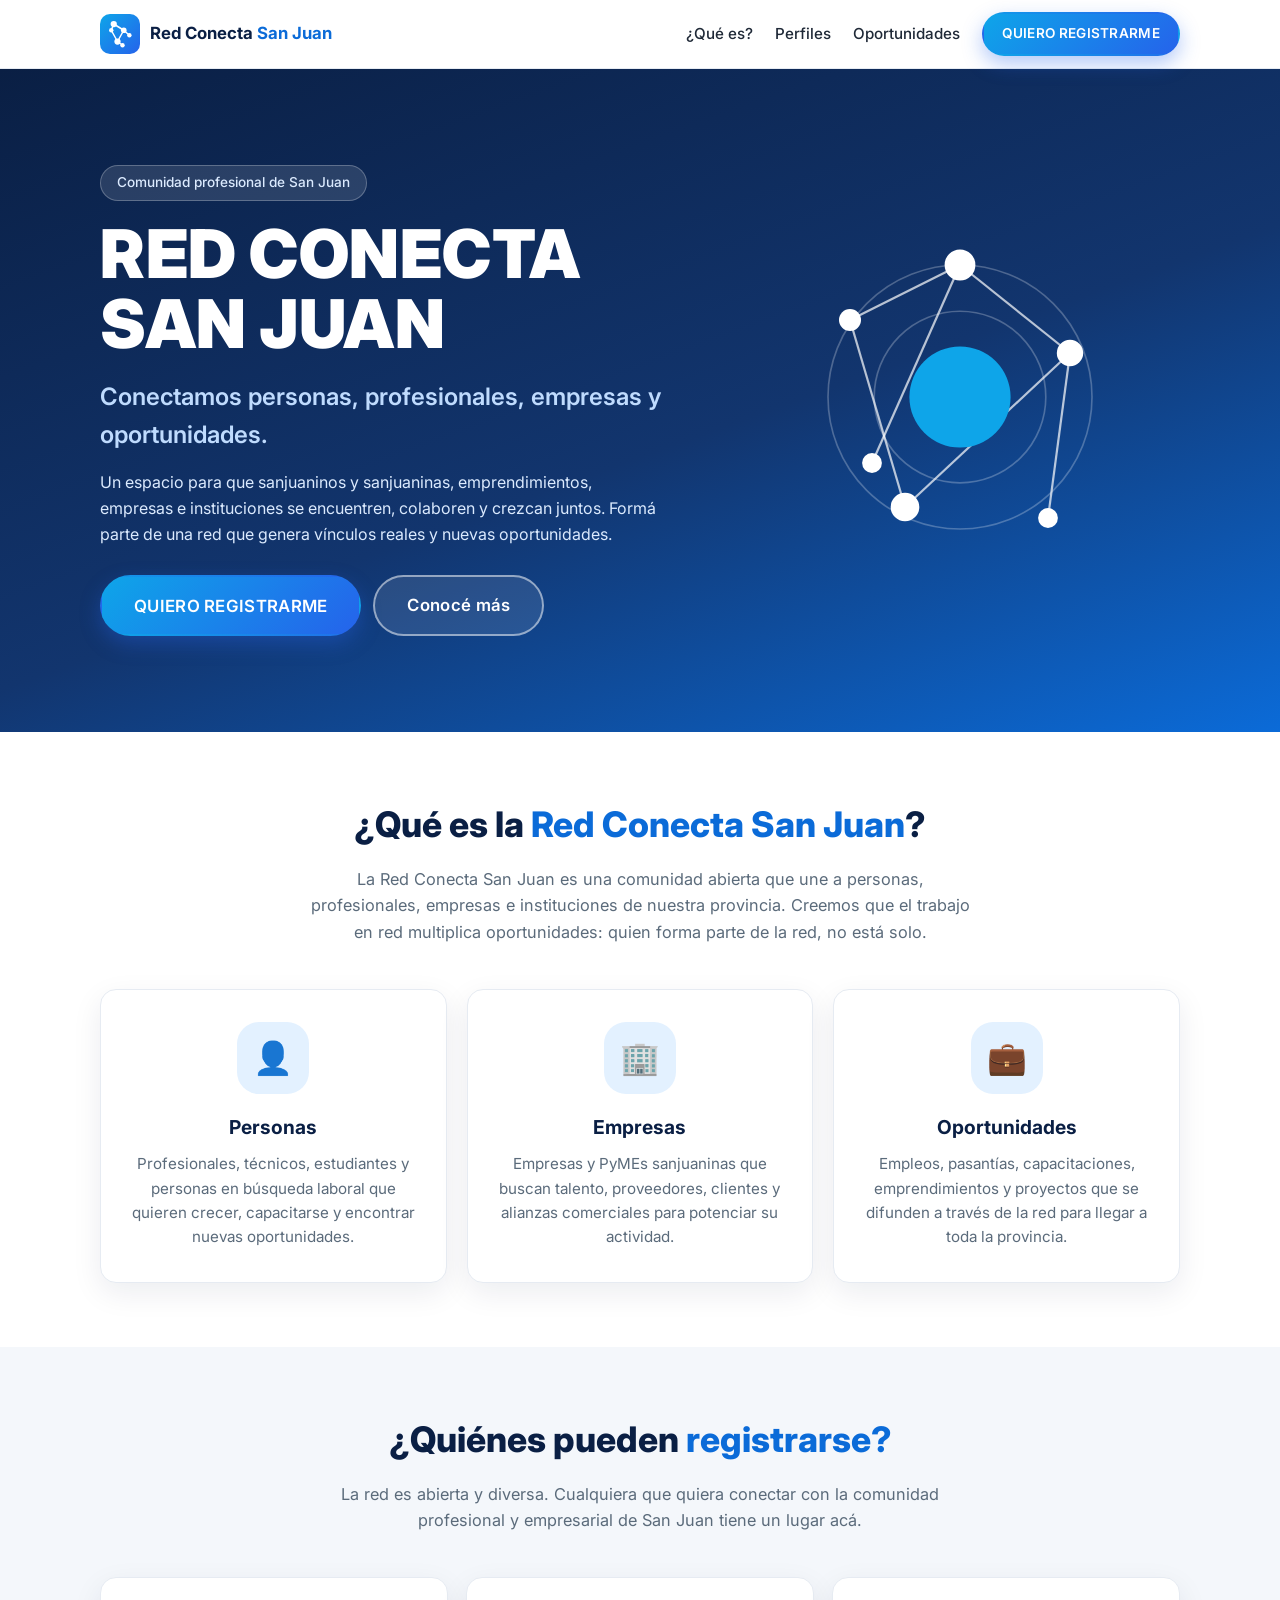
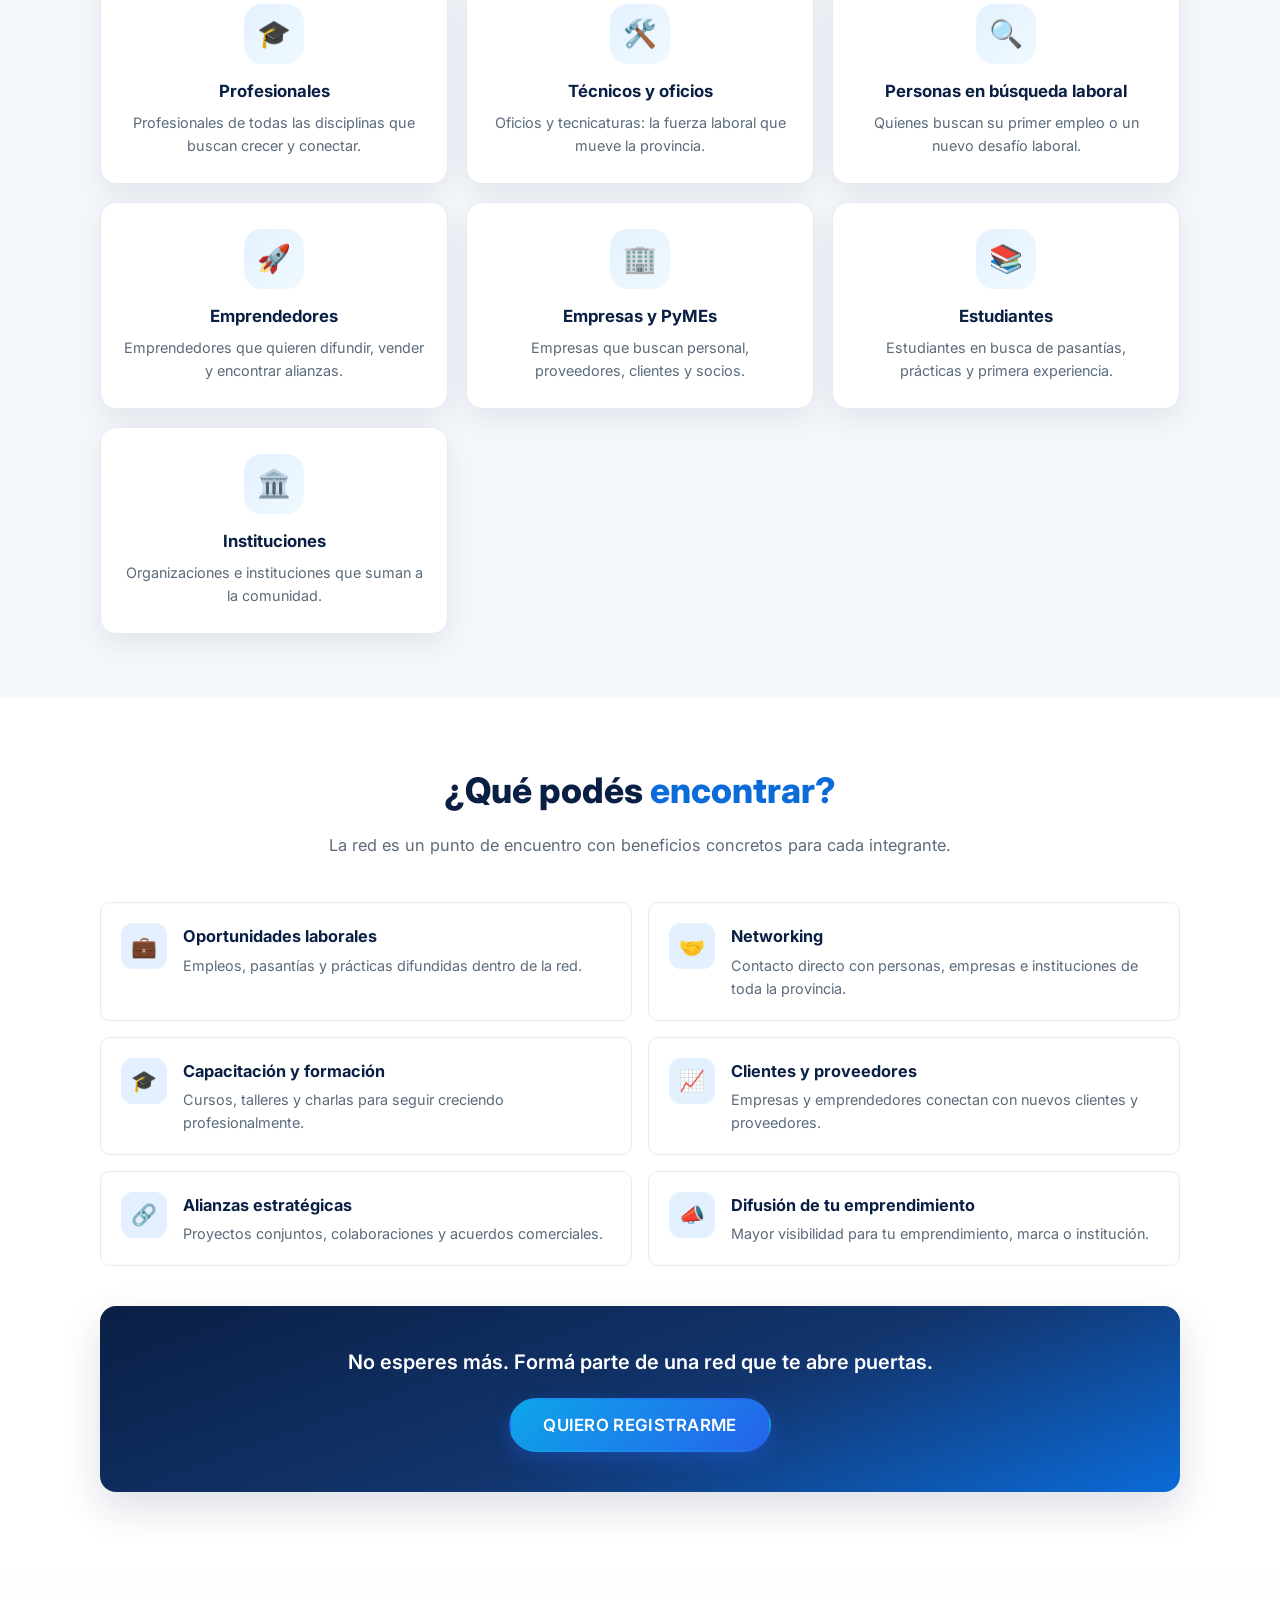
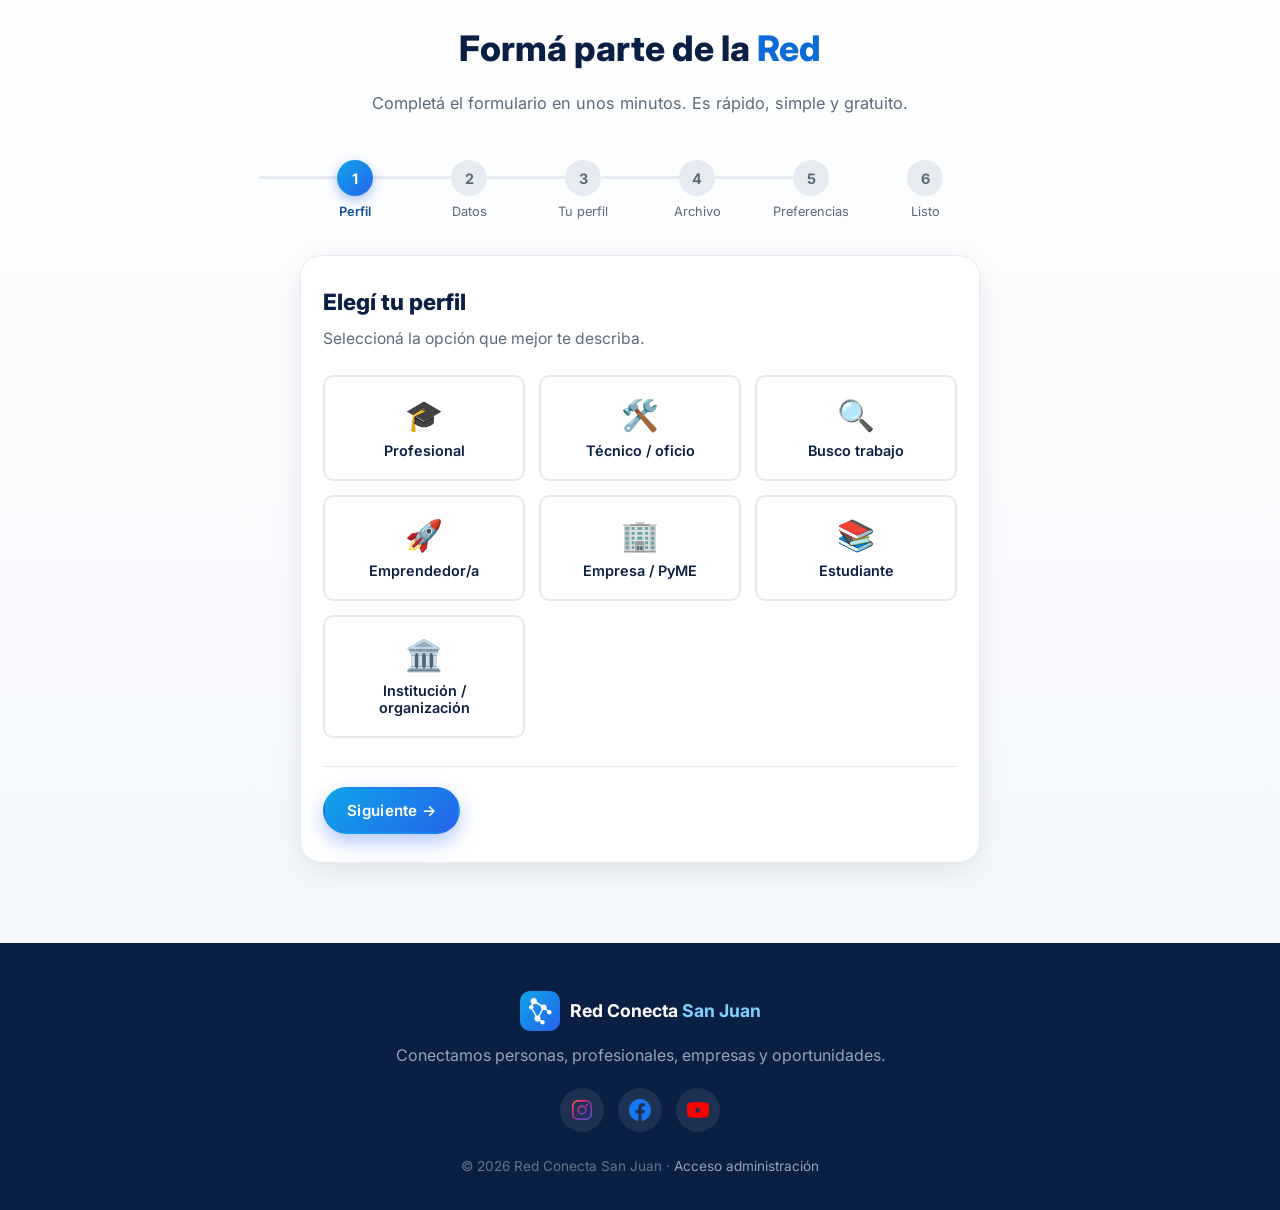
==== commit d2564bf4: "Actualizo panel admin: filtros, modal detalle, descarga TXT y logos de redes" ====
--- a/index.html
+++ b/index.html
@@ -5,6 +5,7 @@
     <meta name="viewport" content="width=device-width, initial-scale=1.0">
     <meta name="description" content="Red Conecta San Juan - Conectamos personas, profesionales, empresas y oportunidades. Formate parte de la red y sumate a nuestra comunidad.">
     <title>Red Conecta San Juan</title>
+    <link rel="icon" type="image/svg+xml" href="assets/imagenes/logo.svg">
 
     <!-- Google Fonts: Inter -->
     <link rel="preconnect" href="https://fonts.googleapis.com">
@@ -418,9 +419,34 @@
                                 Mientras tanto, seguinos en nuestras redes para no perderte nada.
                             </p>
                             <div class="exito-redes">
-                                <a class="btn btn-secundario" href="#" target="_blank" rel="noopener">Instagram</a>
-                                <a class="btn btn-secundario" href="#" target="_blank" rel="noopener">LinkedIn</a>
-                                <a class="btn btn-secundario" href="#" target="_blank" rel="noopener">Facebook</a>
+                                <a class="btn btn-secundario" href="https://www.instagram.com/conectasj?igsh=MW10bTd6ZzM4MGJoYQ==" target="_blank" rel="noopener">
+                                    <svg class="icono-red" viewBox="0 0 24 24" xmlns="http://www.w3.org/2000/svg" aria-hidden="true">
+                                        <defs>
+                                            <linearGradient id="igGradExito" x1="0" y1="0" x2="24" y2="24" gradientUnits="userSpaceOnUse">
+                                                <stop stop-color="#F58529"/>
+                                                <stop offset="30%" stop-color="#DD2A7B"/>
+                                                <stop offset="60%" stop-color="#8134AF"/>
+                                                <stop offset="100%" stop-color="#515BD4"/>
+                                            </linearGradient>
+                                        </defs>
+                                        <rect x="2" y="2" width="20" height="20" rx="5.5" fill="none" stroke="url(#igGradExito)" stroke-width="1.8"/>
+                                        <circle cx="12" cy="12" r="4.2" fill="none" stroke="url(#igGradExito)" stroke-width="1.8"/>
+                                        <circle cx="17.2" cy="6.8" r="1.3" fill="url(#igGradExito)"/>
+                                    </svg>
+                                    Instagram
+                                </a>
+                                <a class="btn btn-secundario" href="https://www.facebook.com/share/1DfpVVdEUu/" target="_blank" rel="noopener">
+                                    <svg class="icono-red" viewBox="0 0 24 24" xmlns="http://www.w3.org/2000/svg" fill="#1877F2" aria-hidden="true">
+                                        <path d="M24 12.073C24 5.405 18.627 0 12 0S0 5.405 0 12.073C0 18.1 4.388 23.094 10.125 24v-8.437H7.078v-3.49h3.047v-2.66c0-3.026 1.792-4.697 4.533-4.697 1.313 0 2.686.235 2.686.235v2.971H15.83c-1.491 0-1.956.93-1.956 1.886v2.265h3.328l-.532 3.49h-2.796V24C19.612 23.094 24 18.1 24 12.073z"/>
+                                    </svg>
+                                    Facebook
+                                </a>
+                                <a class="btn btn-secundario" href="https://youtube.com/@conectasanjuan?si=jt7PzYbHiluZPdm-" target="_blank" rel="noopener">
+                                    <svg class="icono-red" viewBox="0 0 24 24" xmlns="http://www.w3.org/2000/svg" fill="#FF0000" aria-hidden="true">
+                                        <path d="M23.498 6.186a3.016 3.016 0 0 0-2.122-2.136C19.505 3.545 12 3.545 12 3.545s-7.505 0-9.377.505A3.017 3.017 0 0 0 .502 6.186C0 8.07 0 12 0 12s0 3.93.502 5.814a3.016 3.016 0 0 0 2.122 2.136c1.871.505 9.376.505 9.376.505s7.505 0 9.377-.505a3.015 3.015 0 0 0 2.122-2.136C24 15.93 24 12 24 12s0-3.93-.502-5.814zM9.545 15.568V8.432L15.818 12l-6.273 3.568z"/>
+                                    </svg>
+                                    YouTube
+                                </a>
                             </div>
                         </div>
                     </div>
@@ -448,9 +474,31 @@
             </div>
             <p class="footer-eslogan">Conectamos personas, profesionales, empresas y oportunidades.</p>
             <div class="footer-redes">
-                <a class="footer-red" href="#" target="_blank" rel="noopener" aria-label="Instagram">📸</a>
-                <a class="footer-red" href="#" target="_blank" rel="noopener" aria-label="LinkedIn">💼</a>
-                <a class="footer-red" href="#" target="_blank" rel="noopener" aria-label="Facebook">👍</a>
+                <a class="footer-red" href="https://www.instagram.com/conectasj?igsh=MW10bTd6ZzM4MGJoYQ==" target="_blank" rel="noopener" aria-label="Instagram">
+                    <svg viewBox="0 0 24 24" xmlns="http://www.w3.org/2000/svg" aria-hidden="true">
+                        <defs>
+                            <linearGradient id="igGradFooter" x1="0" y1="0" x2="24" y2="24" gradientUnits="userSpaceOnUse">
+                                <stop stop-color="#F58529"/>
+                                <stop offset="30%" stop-color="#DD2A7B"/>
+                                <stop offset="60%" stop-color="#8134AF"/>
+                                <stop offset="100%" stop-color="#515BD4"/>
+                            </linearGradient>
+                        </defs>
+                        <rect x="2" y="2" width="20" height="20" rx="5.5" fill="none" stroke="url(#igGradFooter)" stroke-width="1.8"/>
+                        <circle cx="12" cy="12" r="4.2" fill="none" stroke="url(#igGradFooter)" stroke-width="1.8"/>
+                        <circle cx="17.2" cy="6.8" r="1.3" fill="url(#igGradFooter)"/>
+                    </svg>
+                </a>
+                <a class="footer-red" href="https://www.facebook.com/share/1DfpVVdEUu/" target="_blank" rel="noopener" aria-label="Facebook">
+                    <svg viewBox="0 0 24 24" xmlns="http://www.w3.org/2000/svg" fill="#1877F2" aria-hidden="true">
+                        <path d="M24 12.073C24 5.405 18.627 0 12 0S0 5.405 0 12.073C0 18.1 4.388 23.094 10.125 24v-8.437H7.078v-3.49h3.047v-2.66c0-3.026 1.792-4.697 4.533-4.697 1.313 0 2.686.235 2.686.235v2.971H15.83c-1.491 0-1.956.93-1.956 1.886v2.265h3.328l-.532 3.49h-2.796V24C19.612 23.094 24 18.1 24 12.073z"/>
+                    </svg>
+                </a>
+                <a class="footer-red" href="https://youtube.com/@conectasanjuan?si=jt7PzYbHiluZPdm-" target="_blank" rel="noopener" aria-label="YouTube">
+                    <svg viewBox="0 0 24 24" xmlns="http://www.w3.org/2000/svg" fill="#FF0000" aria-hidden="true">
+                        <path d="M23.498 6.186a3.016 3.016 0 0 0-2.122-2.136C19.505 3.545 12 3.545 12 3.545s-7.505 0-9.377.505A3.017 3.017 0 0 0 .502 6.186C0 8.07 0 12 0 12s0 3.93.502 5.814a3.016 3.016 0 0 0 2.122 2.136c1.871.505 9.376.505 9.376.505s7.505 0 9.377-.505a3.015 3.015 0 0 0 2.122-2.136C24 15.93 24 12 24 12s0-3.93-.502-5.814zM9.545 15.568V8.432L15.818 12l-6.273 3.568z"/>
+                    </svg>
+                </a>
             </div>
             <p class="footer-credito">© <span id="anio"></span> Red Conecta San Juan · <a href="admin.html">Acceso administración</a></p>
         </div>
--- a/css/estilo.css
+++ b/css/estilo.css
@@ -1057,6 +1057,12 @@
     margin-top: 22px;
 }
 
+.exito-redes .btn svg {
+    width: 18px;
+    height: 18px;
+    flex-shrink: 0;
+}
+
 /* --- Navegación del formulario --- */
 .formulario-nav {
     display: flex;
@@ -1111,10 +1117,6 @@
     color: #7dd3fc;
 }
 
-.footer-logo .logo-img {
-    filter: brightness(0) invert(1);
-}
-
 .footer-eslogan {
     color: #94a3b8;
     margin-bottom: 20px;
@@ -1143,6 +1145,11 @@
 .footer-red:hover {
     background: var(--azul-500);
     transform: translateY(-2px);
+}
+
+.footer-red svg {
+    width: 22px;
+    height: 22px;
 }
 
 .footer-credito {
@@ -1226,51 +1233,238 @@
     margin-bottom: 20px;
 }
 
+/* Panel admin: contenedor a ancho completo de la pantalla */
+.admin-body .container,
+.admin-body .header-inner {
+    max-width: none;
+}
+
 .admin-titulo {
     font-size: 1.3rem;
     font-weight: 800;
     color: var(--azul-900);
 }
 
+/* Barra de búsqueda y filtros */
+.admin-filtros {
+    display: flex;
+    flex-wrap: wrap;
+    align-items: center;
+    gap: 10px;
+    margin-bottom: 16px;
+}
+
+.filtro-busqueda {
+    flex: 1 1 280px;
+    min-width: 0;
+}
+
+.filtro-busqueda input {
+    width: 100%;
+    padding: 11px 14px;
+    border: 1.5px solid var(--gris-200);
+    border-radius: var(--radio-chico);
+    font-family: inherit;
+    font-size: 0.9rem;
+    color: var(--gris-900);
+    background: var(--blanco);
+    transition: border-color 0.2s ease, box-shadow 0.2s ease;
+}
+
+.filtro-busqueda input:focus {
+    outline: none;
+    border-color: var(--azul-400);
+    box-shadow: 0 0 0 3px rgba(56, 169, 255, 0.2);
+}
+
+#filtro-perfil {
+    padding: 10px 12px;
+    border: 1.5px solid var(--gris-200);
+    border-radius: var(--radio-chico);
+    font-family: inherit;
+    font-size: 0.9rem;
+    color: var(--gris-900);
+    background: var(--blanco);
+    cursor: pointer;
+}
+
+.contador-resultados {
+    font-size: 0.85rem;
+    font-weight: 600;
+    color: var(--gris-600);
+    margin-left: auto;
+    white-space: nowrap;
+}
+
+/* Tabla de registros: por defecto (móvil) cada fila es una tarjeta apilada */
 .table-wrap {
-    overflow-x: auto;
+    background: transparent;
+    border: none;
+    box-shadow: none;
+}
+
+.tabla-admin {
+    width: 100%;
+    border-collapse: collapse;
+    font-size: 0.9rem;
+}
+
+.tabla-admin,
+.tabla-admin tbody,
+.tabla-admin tr,
+.tabla-admin td {
+    display: block;
+}
+
+.tabla-admin thead {
+    display: none;
+}
+
+.tabla-admin tr {
     background: var(--blanco);
     border: 1px solid var(--gris-200);
     border-radius: var(--radio);
     box-shadow: var(--sombra);
-}
-
-.tabla-admin {
-    width: 100%;
-    border-collapse: collapse;
-    min-width: 760px;
-    font-size: 0.9rem;
-}
-
-.tabla-admin th,
+    margin-bottom: 16px;
+    padding: 6px 0;
+}
+
 .tabla-admin td {
-    padding: 12px 14px;
-    text-align: left;
+    padding: 10px 18px;
     border-bottom: 1px solid var(--gris-200);
     vertical-align: top;
 }
 
-.tabla-admin th {
-    background: var(--gris-100);
+.tabla-admin tr:last-child td {
+    border-bottom: none;
+}
+
+.tabla-admin td::before {
+    content: attr(data-label);
+    display: block;
+    font-size: 0.7rem;
+    font-weight: 700;
     color: var(--azul-800);
-    font-weight: 700;
-    font-size: 0.82rem;
     text-transform: uppercase;
     letter-spacing: 0.4px;
-    white-space: nowrap;
-}
-
-.tabla-admin tr:last-child td {
-    border-bottom: none;
-}
-
-.tabla-admin tr:hover td {
-    background: var(--gris-100);
+    margin-bottom: 4px;
+}
+
+.tabla-admin td:not([data-label])::before {
+    display: none;
+}
+
+/* Botones de acción por fila */
+.acciones {
+    display: flex;
+    flex-direction: column;
+    gap: 8px;
+}
+
+.acciones .btn {
+    width: 100%;
+}
+
+/* Escritorio: la tabla con más aire */
+@media (min-width: 900px) {
+    .table-wrap {
+        overflow: hidden;
+        background: var(--blanco);
+        border: 1px solid var(--gris-200);
+        border-radius: var(--radio);
+        box-shadow: var(--sombra);
+    }
+
+    .tabla-admin {
+        display: table;
+        table-layout: fixed;
+        width: 100%;
+        min-width: 0;
+    }
+
+    .tabla-admin thead {
+        display: table-header-group;
+    }
+
+    .tabla-admin tbody {
+        display: table-row-group;
+    }
+
+    .tabla-admin tr {
+        display: table-row;
+        margin-bottom: 0;
+        padding: 0;
+        border: none;
+        border-radius: 0;
+        box-shadow: none;
+    }
+
+    .tabla-admin th,
+    .tabla-admin td {
+        display: table-cell;
+        padding: 14px 12px;
+        text-align: left;
+        border-bottom: 1px solid var(--gris-200);
+        vertical-align: top;
+        overflow-wrap: anywhere;
+    }
+
+    .tabla-admin th {
+        background: var(--gris-100);
+        color: var(--azul-800);
+        font-weight: 700;
+        font-size: 0.82rem;
+        text-transform: uppercase;
+        letter-spacing: 0.4px;
+        white-space: normal;
+    }
+
+    .tabla-admin tr:last-child td {
+        border-bottom: none;
+    }
+
+    .tabla-admin tbody tr:nth-child(even) td {
+        background: #fafcff;
+    }
+
+    .tabla-admin tr:hover td {
+        background: var(--gris-100);
+    }
+
+    .tabla-admin td::before {
+        display: none;
+    }
+
+    /* Anchos de columna (tabla fija: la suma = 100%) */
+    .tabla-admin th:nth-child(1) { width: 7%; }
+    .tabla-admin th:nth-child(2) { width: 14%; }
+    .tabla-admin th:nth-child(3) { width: 12%; }
+    .tabla-admin th:nth-child(4) { width: 10%; }
+    .tabla-admin th:nth-child(5) { width: 8%; }
+    .tabla-admin th:nth-child(6) { width: 9%; }
+    .tabla-admin th:nth-child(7) { width: 7%; }
+    .tabla-admin th:nth-child(8) { width: 8%; }
+    .tabla-admin th:nth-child(9) { width: 7%; }
+    .tabla-admin th:nth-child(10) { width: 18%; }
+
+    .tabla-admin .wa-link,
+    .tabla-admin .fecha-fila,
+    .tabla-admin .hora-fila,
+    .tabla-admin .badge {
+        white-space: normal;
+    }
+
+    .acciones {
+        flex-direction: row;
+        flex-wrap: wrap;
+        gap: 4px;
+    }
+
+    .acciones .btn {
+        width: auto;
+        padding: 6px 10px;
+        font-size: 0.76rem;
+    }
 }
 
 .badge {
@@ -1287,19 +1481,101 @@
     color: var(--azul-800);
 }
 
+.badge-perfil--naranja {
+    background: #fff3e6;
+    color: #c2410c;
+}
+
+.badge-perfil--verde {
+    background: #ecfdf5;
+    color: #047857;
+}
+
+.badge-perfil--violeta {
+    background: #f3e8ff;
+    color: #7e22ce;
+}
+
+.badge-perfil--rosa {
+    background: #fdf2f8;
+    color: #be185d;
+}
+
+.badge-perfil--cian {
+    background: #e0f7fa;
+    color: #0e7490;
+}
+
+.badge-perfil--ambar {
+    background: #fefce8;
+    color: #a16207;
+}
+
+.badge-perfil--gris {
+    background: var(--gris-100);
+    color: var(--gris-600);
+}
+
 .badge-nuevo {
     background: #ecfdf5;
     color: #047857;
 }
 
-.celda-descripcion {
-    max-width: 260px;
-    font-size: 0.85rem;
-    color: var(--gris-600);
-}
-
-.acciones-cell {
+/* Celdas de la tabla moderna */
+.celda-nombre {
+    display: flex;
+    align-items: center;
+    gap: 10px;
+}
+
+.celda-nombre strong {
+    min-width: 0;
+    overflow-wrap: break-word;
+}
+
+.avatar {
+    flex-shrink: 0;
+    width: 36px;
+    height: 36px;
+    border-radius: 50%;
+    display: inline-flex;
+    align-items: center;
+    justify-content: center;
+    background: var(--gradiente-primario);
+    color: var(--blanco);
+    font-size: 0.75rem;
+    font-weight: 800;
+    letter-spacing: 0.5px;
+}
+
+.celda-secundaria {
+    color: var(--gris-600);
+    font-size: 0.86rem;
+    overflow-wrap: break-word;
+}
+
+.fecha-fila {
+    display: block;
+    color: var(--gris-900);
     white-space: nowrap;
+}
+
+.hora-fila {
+    display: block;
+    font-size: 0.78rem;
+    color: var(--gris-600);
+    white-space: nowrap;
+}
+
+.wa-link {
+    color: #059669;
+    font-weight: 600;
+    text-decoration: none;
+    white-space: nowrap;
+}
+
+.wa-link:hover {
+    text-decoration: underline;
 }
 
 .empty-state {
@@ -1322,6 +1598,140 @@
 
 #admin-panel {
     padding: 40px 0 64px;
+}
+
+/* ============================================================
+   11b) MODAL DETALLE
+   ============================================================ */
+
+body.no-scroll {
+    overflow: hidden;
+}
+
+.modal-overlay {
+    position: fixed;
+    inset: 0;
+    z-index: 1000;
+    background: rgba(10, 31, 68, 0.6);
+    display: flex;
+    align-items: flex-end;
+    justify-content: center;
+}
+
+.modal {
+    background: var(--blanco);
+    width: 100%;
+    max-height: 92vh;
+    overflow-y: auto;
+    border-radius: var(--radio) var(--radio) 0 0;
+    box-shadow: 0 -10px 40px rgba(10, 31, 68, 0.25);
+}
+
+.modal-header {
+    display: flex;
+    align-items: center;
+    justify-content: space-between;
+    gap: 12px;
+    padding: 16px 20px;
+    border-bottom: 1px solid var(--gris-200);
+    position: sticky;
+    top: 0;
+    background: var(--blanco);
+    z-index: 2;
+}
+
+.modal-header h3 {
+    font-size: 1.1rem;
+    font-weight: 800;
+    color: var(--azul-900);
+}
+
+.modal-cerrar {
+    background: none;
+    border: none;
+    font-size: 1.9rem;
+    line-height: 1;
+    color: var(--gris-600);
+    cursor: pointer;
+    padding: 0 4px;
+    transition: color 0.2s ease;
+}
+
+.modal-cerrar:hover {
+    color: var(--rojo);
+}
+
+.modal-cuerpo {
+    padding: 4px 20px 24px;
+}
+
+.modal-seccion {
+    font-size: 0.75rem;
+    font-weight: 800;
+    text-transform: uppercase;
+    letter-spacing: 0.5px;
+    color: var(--azul-800);
+    margin: 20px 0 6px;
+}
+
+.modal-seccion:first-child {
+    margin-top: 14px;
+}
+
+.detalle-fila {
+    display: flex;
+    flex-direction: column;
+    gap: 2px;
+    padding: 10px 0;
+    border-bottom: 1px solid var(--gris-100);
+}
+
+.detalle-fila:last-child {
+    border-bottom: none;
+}
+
+.detalle-etiqueta {
+    font-size: 0.72rem;
+    font-weight: 700;
+    color: var(--gris-600);
+    text-transform: uppercase;
+    letter-spacing: 0.4px;
+}
+
+.detalle-valor {
+    font-size: 0.95rem;
+    color: var(--azul-900);
+    word-break: break-word;
+}
+
+.detalle-valor a {
+    color: var(--azul-600);
+    font-weight: 600;
+}
+
+@media (min-width: 700px) {
+    .modal-overlay {
+        align-items: center;
+        padding: 24px;
+    }
+
+    .modal {
+        max-width: 560px;
+        max-height: 88vh;
+        border-radius: var(--radio);
+        box-shadow: 0 20px 60px rgba(10, 31, 68, 0.3);
+    }
+
+    .detalle-fila {
+        flex-direction: row;
+        justify-content: space-between;
+        gap: 24px;
+    }
+
+    .detalle-etiqueta {
+        flex-shrink: 0;
+        width: 210px;
+    }
 }
 
 /* ============================================================
